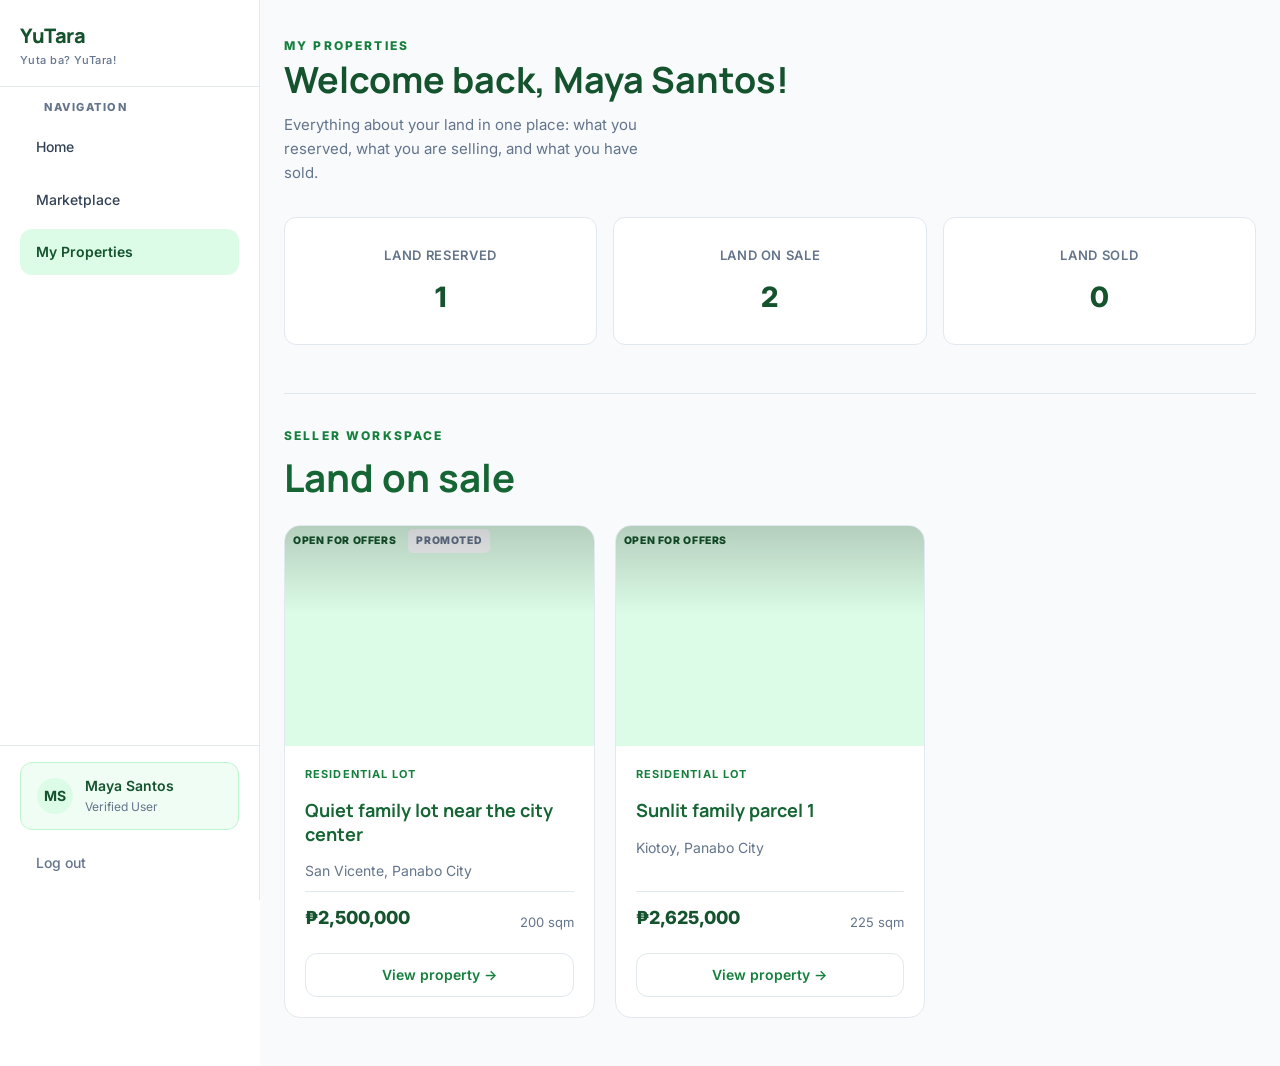
==== dashboard.html @ 3e117502 "Initial commit: YuTara Marketplace HTML & CSS clone" ====
<!DOCTYPE html>
<html lang="en" data-scroll-behavior="smooth">
<head>
  <meta charset="UTF-8" />
  <meta name="viewport" content="width=device-width, initial-scale=1, maximum-scale=5, viewport-fit=cover" />
  <meta name="theme-color" content="#14532d" />
  <title>YuTara | My Properties</title>
  <link rel="stylesheet" href="styles.css" />
</head>
<body>
  <div class="app-shell">
    <div class="sidebar-shell">

      <!-- Exact Sidebar Navigation (SidebarNav.tsx) -->
      <aside class="sidebar-holder">
        <div class="sidebar-content">
          <div class="sidebar-brand">
            <div class="brand-flex">
              <div>
                <div class="sidebar-brand-name">YuTara</div>
                <div class="sidebar-brand-slogan">Yuta ba? YuTara!</div>
              </div>
            </div>
          </div>

          <nav class="sidebar-nav" aria-label="Workspace Navigation">
            <div class="sidebar-group">
              <div class="sidebar-group-label">Navigation</div>
              <ul class="sidebar-group-list">
                <li>
                  <button class="sidebar-item" onclick="window.location.href='index.html'">
                    <span class="sidebar-item-label">Home</span>
                  </button>
                </li>
                <li>
                  <button class="sidebar-item" onclick="window.location.href='marketplace.html'">
                    <span class="sidebar-item-label">Marketplace</span>
                  </button>
                </li>
                <li>
                  <button class="sidebar-item sidebar-item-active" onclick="window.location.href='dashboard.html'">
                    <span class="sidebar-item-label">My Properties</span>
                  </button>
                </li>
              </ul>
            </div>
          </nav>

          <div class="sidebar-footer">
            <div class="sidebar-profile">
              <div class="sidebar-profile-avatar">
                <span class="sidebar-profile-initials">MS</span>
              </div>
              <div class="sidebar-profile-info">
                <div class="sidebar-profile-name">Maya Santos</div>
                <div class="sidebar-profile-role">Verified User</div>
              </div>
            </div>
            <button class="sidebar-logout" onclick="window.location.href='index.html'">
              Log out
            </button>
          </div>
        </div>
      </aside>

      <!-- Main Workspace Area (DashboardPage) -->
      <main class="app-main">
        <div class="container" style="padding-top: 2rem; padding-bottom: 3rem;">
          <div class="section-heading">
            <div>
              <div class="eyebrow">My Properties</div>
              <h1>Welcome back, Maya Santos!</h1>
              <p class="muted">
                Everything about your land in one place: what you reserved,
                what you are selling, and what you have sold.
              </p>
            </div>
          </div>

          <div class="stats">
            <div class="stat">
              <span>Land reserved</span>
              <strong>1</strong>
            </div>
            <div class="stat">
              <span>Land on sale</span>
              <strong>2</strong>
            </div>
            <div class="stat">
              <span>Land sold</span>
              <strong>0</strong>
            </div>
          </div>

          <section class="market-section" style="margin-top: 2.5rem;">
            <div class="market-section-heading">
              <div>
                <div class="eyebrow">Seller Workspace</div>
                <h2>Land on sale</h2>
              </div>
            </div>

            <div class="property-grid">
              <article class="property-card group fade-up">
                <div class="property-image" style="background-image: url('https://images.unsplash.com/photo-1500382017468-9049fed747ef?auto=format&fit=crop&w=1200&q=80'); background-position: center;">
                  <span class="badge badge-green">Open for Offers</span>
                  <span class="badge badge-gray">Promoted</span>
                </div>
                <div class="property-body">
                  <div class="property-type">Residential lot</div>
                  <h3 class="property-title">Quiet family lot near the city center</h3>
                  <div class="property-location">San Vicente, Panabo City</div>
                  <div class="property-meta" style="display:flex;justify-content:space-between;align-items:flex-end;">
                    <span class="price">₱2,500,000</span>
                    <span class="area">200 sqm</span>
                  </div>
                  <button class="btn btn-ghost card-action" onclick="window.location.href='property.html?id=1'">
                    View property →
                  </button>
                </div>
              </article>

              <article class="property-card group fade-up">
                <div class="property-image" style="background-image: url('https://images.unsplash.com/photo-1500382017468-9049fed747ef?auto=format&fit=crop&w=1200&q=80'); background-position: center;">
                  <span class="badge badge-green">Open for Offers</span>
                </div>
                <div class="property-body">
                  <div class="property-type">Residential lot</div>
                  <h3 class="property-title">Sunlit family parcel 1</h3>
                  <div class="property-location">Kiotoy, Panabo City</div>
                  <div class="property-meta" style="display:flex;justify-content:space-between;align-items:flex-end;">
                    <span class="price">₱2,625,000</span>
                    <span class="area">225 sqm</span>
                  </div>
                  <button class="btn btn-ghost card-action" onclick="window.location.href='property.html?id=21'">
                    View property →
                  </button>
                </div>
              </article>
            </div>
          </section>
        </div>
      </main>

    </div>
  </div>
  <script src="app.js"></script>
</body>
</html>
---- styles.css ----
﻿@import url("https://fonts.googleapis.com/css2?family=Inter:wght@300;400;500;600;700&family=Manrope:wght@500;600;700;800&display=swap");

:root {
  --background: #ffffff;
  --foreground: #14532d;
  --primary-green: #166534;
  --action-green: #15803d;
  --accent-green: #22c55e;
  --deep-green: #14532d;
  --soft-green: #dcfce7;
  --background-green: #f0fdf4;
  --white: #ffffff;
  --light-gray: #f8fafc;
  --heading-color: #14532d;
  --body-color: #334155;
  --muted-color: #64748b;
  --border-color: #e2e8f0;
  --green-border: #bbf7d0;
  --line: #e2e8f0;
  --gold: #e8c16c;
  --earth: #7e6840;
  --muted: #64748b;
  --slate: #64748b;
  --amber: #e8c16c;
  --danger: #b91c1c;
  --sans: "Inter", system-ui, -apple-system, "Helvetica Neue", Arial, sans-serif;
  --display: "Manrope", "Inter", system-ui, -apple-system, "Helvetica Neue", Arial,
    sans-serif;
  --radius: 12px;
  --radius-sm: 8px;
  --radius-lg: 16px;
  --shadow-sm: 0 1px 2px 0 rgb(0 0 0 / 0.05);
  --shadow: 0 4px 6px -1px rgb(0 0 0 / 0.06), 0 2px 4px -2px rgb(0 0 0 / 0.04);
  --shadow-md: 0 10px 15px -3px rgb(0 0 0 / 0.07), 0 4px 6px -4px rgb(0 0 0 / 0.06);
  --shadow-lg: 0 20px 25px -5px rgb(0 0 0 / 0.08), 0 8px 10px -6px rgb(0 0 0 / 0.05);
}


* {
  box-sizing: border-box;
}

html {
  scroll-behavior: smooth;
  font-size: 16px;
}

body {
  margin: 0;
  background: var(--background);
  color: var(--body-color);
  font-family: var(--sans);
  font-size: 1rem;
  line-height: 1.6;
  -webkit-font-smoothing: antialiased;
}

h1, h2, h3, h4, h5, h6 {
  font-family: var(--display);
  color: var(--heading-color);
  font-weight: 700;
  line-height: 1.2;
  margin: 0 0 0.75rem 0;
}

h1 { font-size: 2.25rem; }
h2 { font-size: 1.875rem; }
h3 { font-size: 1.5rem; }
h4 { font-size: 1.25rem; }

p {
  font-size: 0.9375rem;
  line-height: 1.6;
  margin: 0 0 1rem 0;
}

p, li, dd, dt, figcaption {
  font-family: var(--sans);
  color: var(--body-color);
}

button,
input,
select,
textarea {
  font: inherit;
}
button {
  cursor: pointer;
}
a {
  color: inherit;
  text-decoration: none;
}

/* ============================================================
   DESIGN SYSTEM â€“ BUTTONS
   ============================================================ */
.btn {
  display: inline-flex;
  align-items: center;
  justify-content: center;
  gap: 8px;
  min-height: 44px;
  padding: 0 20px;
  border-radius: var(--radius);
  border: 1px solid transparent;
  font-weight: 600;
  font-size: 0.9375rem;
  transition: all 0.2s ease;
  cursor: pointer;
  font-family: inherit;
}
.btn:disabled {
  opacity: 0.55;
  cursor: not-allowed;
  transform: none;
}
.btn-primary {
  background: var(--action-green);
  color: var(--white);
  border-color: var(--action-green);
}
.btn-primary:hover:not(:disabled) {
  background: var(--primary-green);
  border-color: var(--primary-green);
}
.btn-ghost {
  background: transparent;
  color: var(--heading-color);
  border-color: var(--border-color);
}
.btn-ghost:hover:not(:disabled) {
  background: var(--background-green);
  border-color: var(--green-border);
}
.btn-outline {
  background: transparent;
  color: var(--action-green);
  border-color: var(--action-green);
}
.btn-outline:hover:not(:disabled) {
  background: var(--action-green);
  color: var(--white);
}
.btn-sm {
  min-height: 36px;
  padding: 0 14px;
  font-size: 0.875rem;
}
.btn-icon {
  width: 44px;
  height: 44px;
  padding: 0;
  border-radius: var(--radius);
}

/* ============================================================
   DESIGN SYSTEM â€“ INPUTS & SELECTS
   ============================================================ */
.input {
  width: 100%;
  height: 44px;
  border: 1px solid var(--border-color);
  background: var(--white);
  border-radius: var(--radius);
  padding: 0 16px;
  font-size: 0.9375rem;
  color: var(--body-color);
  transition: border-color 0.2s ease, box-shadow 0.2s ease;
}
.input:focus {
  outline: none;
  border-color: var(--action-green);
  box-shadow: 0 0 0 3px rgb(34 197 94 / 0.1);
}
select.input {
  cursor: pointer;
}
.textarea {
  min-height: 120px;
  padding: 12px 16px;
  resize: vertical;
}
.label {
  display: block;
  font-size: 0.8125rem;
  font-weight: 600;
  color: var(--heading-color);
  margin-bottom: 6px;
  letter-spacing: 0.02em;
}
.form-field {
  margin-bottom: 1.5rem;
}

/* ============================================================
   DESIGN SYSTEM â€“ BADGES & STATUS
   ============================================================ */
.badge {
  display: inline-flex;
  align-items: center;
  gap: 6px;
  height: 24px;
  padding: 0 8px;
  border-radius: var(--radius-sm);
  font-size: 0.6875rem;
  font-weight: 700;
  letter-spacing: 0.05em;
  text-transform: uppercase;
  white-space: nowrap;
}
.badge-green {
  background: var(--soft-green);
  color: var(--deep-green);
}
.badge-amber {
  background: #fef3c7;
  color: #92400e;
}
.badge-red {
  background: #fee2e2;
  color: #991b1b;
}
.badge-gray {
  background: var(--light-gray);
  color: var(--muted-color);
}

/* ============================================================
   DESIGN SYSTEM â€“ CARDS
   ============================================================ */
.card {
  background: var(--white);
  border: 1px solid var(--border-color);
  border-radius: var(--radius-lg);
  overflow: hidden;
  transition: transform 0.2s ease, box-shadow 0.2s ease;
}
.card:hover {
  transform: translateY(-2px);
  box-shadow: var(--shadow-md);
}
.card > img {
  width: 100%;
  height: 100%;
  object-fit: cover;
  display: block;
}
.card-body {
  padding: 1.5rem;
}
.card-image {
  width: 100%;
  height: 200px;
  background-position: center;
  background-size: cover;
  overflow: hidden;
  border-radius: var(--radius-lg);
}

/* ============================================================
   DESIGN SYSTEM â€“ LAYOUT UTILITIES
   ============================================================ */
.app-shell {
  min-height: 100vh;
  background: var(--background);
  overflow-x: clip;
}
.container {
  width: min(1200px, calc(100% - 40px));
  margin: 0 auto;
}
.page {
  padding: 3rem 0;
}
.section {
  padding: 4rem 0;
}
.section-heading {
  display: flex;
  align-items: end;
  justify-content: space-between;
  gap: 1rem;
  margin-bottom: 2rem;
}
.section-heading h2 {
  font-size: 1.875rem;
  margin: 0;
}
.section-heading p {
  color: var(--muted-color);
  font-size: 0.9375rem;
  max-width: 400px;
  margin: 0;
}
.eyebrow {
  display: inline-flex;
  align-items: center;
  gap: 6px;
  font-size: 0.75rem;
  font-weight: 800;
  letter-spacing: 0.18em;
  text-transform: uppercase;
  color: var(--action-green);
  text-transform: uppercase;
}

/* ============================================================
   DESIGN SYSTEM â€“ LOADING & EMPTY STATES
   ============================================================ */
.empty-state {
  display: flex;
  flex-direction: column;
  align-items: center;
  justify-content: center;
  text-align: center;
  padding: 4rem 1.5rem;
}
.empty-state h3 {
  color: var(--heading-color);
  font-size: 1.25rem;
  margin: 1rem 0 0.5rem 0;
}
.empty-state p {
  color: var(--muted-color);
  font-size: 0.9375rem;
  max-width: 320px;
  margin: 0 auto 1.5rem auto;
}
.spinner {
  width: 34px;
  height: 34px;
  border-radius: 50%;
  border: 3px solid var(--border-color);
  border-top-color: var(--action-green);
  animation: spin 0.8s linear infinite;
}
@keyframes spin {
  to { transform: rotate(360deg); }
}
@keyframes fadeUp {
  from { opacity: 0; transform: translateY(12px); }
  to { opacity: 1; transform: none; }
}
.fade-up {
  animation: fadeUp 0.4s ease both;
}

/* ============================================================
   DESIGN SYSTEM â€“ SIDEBAR NAVIGATION (Spec Part 2)
   ============================================================ */
.sidebar-shell {
  display: block;
  min-height: 100vh;
  width: 100%;
}
.sidebar-holder {
  position: fixed;
  top: 0;
  left: 0;
  width: 260px;
  height: 100vh;
  background: var(--white);
  border-right: 1px solid var(--border-color);
  display: flex;
  flex-direction: column;
  z-index: 100;
  transition: transform 0.28s ease;
  overflow-y: auto;
  flex-shrink: 0;
}
.sidebar-holder .sidebar-content {
  display: flex;
  flex-direction: column;
  height: 100%;
}
.sidebar-brand {
  padding: 1.25rem 1.25rem 1rem 1.25rem;
  display: flex;
  flex-direction: column;
  gap: 0.5rem;
  border-bottom: 1px solid var(--border-color);
}
.brand-flex {
  display: flex;
  align-items: center;
  gap: 0.75rem;
}
.sidebar-logo-mark {
  width: 40px;
  height: 40px;
  display: grid;
  place-items: center;
  background: var(--soft-green);
  border-radius: var(--radius);
  overflow: hidden;
}
.sidebar-logo-mark img {
  width: 28px;
  height: 28px;
  object-fit: contain;
}
.sidebar-brand-name {
  font-family: var(--display);
  font-size: 1.25rem;
  font-weight: 800;
  color: var(--heading-color);
  letter-spacing: -0.02em;
}
.sidebar-brand-slogan {
  font-size: 0.6875rem;
  color: var(--muted-color);
  font-weight: 500;
  letter-spacing: 0.04em;
}
.sidebar-divider {
  height: 1px;
  background: var(--border-color);
  margin: 0.75rem 0;
}
.sidebar-nav {
  flex: 1;
  overflow-y: auto;
  padding: 0.5rem 0;
}
.sidebar-group {
  margin: 0 1rem;
}
.sidebar-group-label {
  font-size: 0.6875rem;
  font-weight: 800;
  letter-spacing: 0.14em;
  text-transform: uppercase;
  color: var(--muted-color);
  margin: 1rem 0 0.5rem 1.25rem;
  padding-left: 0.25rem;
}
.sidebar-group:first-child .sidebar-group-label {
  margin-top: 0.25rem;
}
.sidebar-group-list {
  list-style: none;
  margin: 0;
  padding: 0;
  display: flex;
  flex-direction: column;
  gap: 0.25rem;
}
.sidebar-item {
  display: flex;
  align-items: center;
  gap: 0.75rem;
  width: 100%;
  padding: 0.75rem 1.25rem;
  border: 0;
  background: transparent;
  color: var(--body-color);
  font-size: 0.875rem;
  font-weight: 500;
  border-radius: var(--radius);
  text-align: left;
  cursor: pointer;
  transition: all 0.15s ease;
}
.sidebar-item:hover {
  background: var(--background-green);
  color: var(--heading-color);
}
.sidebar-item svg {
  flex: 0 0 auto;
}
.sidebar-item-label {
  flex: 1;
  min-width: 0;
}
.sidebar-item-arrow {
  flex: 0 0 auto;
  color: var(--muted-color);
  font-size: 0.625rem;
}
.sidebar-item-active {
  background: var(--soft-green);
  color: var(--deep-green);
  font-weight: 600;
}
.sidebar-item-active svg {
  color: var(--action-green);
}
.sidebar-item-active .sidebar-item-arrow {
  color: var(--action-green);
}
.sidebar-footer {
  margin-top: auto;
  padding: 1rem 1.25rem;
  border-top: 1px solid var(--border-color);
  display: flex;
  flex-direction: column;
  gap: 0.75rem;
}
.sidebar-profile {
  display: flex;
  align-items: center;
  gap: 0.75rem;
  padding: 0.75rem 1rem;
  background: var(--background-green);
  border: 1px solid var(--green-border);
  border-radius: var(--radius);
}
.sidebar-profile-avatar {
  width: 36px;
  height: 36px;
  border-radius: 50%;
  background: var(--soft-green);
  color: var(--deep-green);
  display: grid;
  place-items: center;
  font-weight: 700;
  font-size: 0.875rem;
  flex: 0 0 auto;
}
.sidebar-profile-initials {
  line-height: 1;
}
.sidebar-profile-info {
  flex: 1;
  min-width: 0;
}
.sidebar-profile-name {
  font-size: 0.875rem;
  font-weight: 600;
  color: var(--heading-color);
  white-space: nowrap;
  overflow: hidden;
  text-overflow: ellipsis;
}
.sidebar-profile-role {
  font-size: 0.75rem;
  color: var(--muted-color);
  white-space: nowrap;
  overflow: hidden;
  text-overflow: ellipsis;
}
.sidebar-profile-menu {
  width: 32px;
  height: 32px;
  border: 0;
  background: var(--white);
  border-radius: 50%;
  color: var(--muted-color);
  cursor: pointer;
  display: grid;
  place-items: center;
  flex: 0 0 auto;
}
.sidebar-profile-menu:hover {
  background: var(--background-green);
  color: var(--heading-color);
}
.sidebar-logout {
  display: flex;
  align-items: center;
  gap: 0.75rem;
  width: 100%;
  padding: 0.625rem 1rem;
  border: 0;
  background: transparent;
  color: var(--muted-color);
  font-size: 0.875rem;
  font-weight: 500;
  border-radius: var(--radius);
  cursor: pointer;
  transition: all 0.15s ease;
}
.sidebar-logout:hover {
  background: #fef2f2;
  color: var(--danger);
}

/* Mobile drawer */
.sidebar-backdrop {
  position: fixed;
  inset: 0;
  background: rgba(15, 23, 42, 0.35);
  z-index: 200;
  backdrop-filter: blur(2px);
}
.sidebar-drawer {
  position: fixed;
  top: 0;
  left: 0;
  width: min(280px, 80vw);
  height: 100vh;
  background: var(--white);
  border-right: 1px solid var(--border-color);
  z-index: 210;
  transform: translatex(-100%);
  animation: slideIn 0.28s ease forwards;
  display: flex;
  flex-direction: column;
  overflow-y: auto;
}
@keyframes slideIn {
  from { transform: translatex(-100%); }
  to { transform: translatex(0); }
}
.sidebar-drawer-header {
  display: flex;
  align-items: center;
  justify-content: space-between;
  padding: 1rem 1.25rem;
  border-bottom: 1px solid var(--border-color);
}
.sidebar-drawer-close {
  border: 0;
  background: transparent;
  color: var(--body-color);
  cursor: pointer;
  padding: 0.25rem;
  border-radius: var(--radius-sm);
}
.sidebar-drawer-close:hover {
  background: var(--background-green);
}
.sidebar-drawer-nav {
  flex: 1;
  padding: 1rem 0;
  overflow-y: auto;
}
.sidebar-drawer-group {
  padding: 0 1.25rem;
}
.sidebar-drawer-group-label {
  font-size: 0.6875rem;
  font-weight: 800;
  letter-spacing: 0.14em;
  text-transform: uppercase;
  color: var(--muted-color);
  margin: 1rem 0 0.5rem 0;
}
.sidebar-drawer-group:first-child .sidebar-drawer-group-label {
  margin-top: 0.25rem;
}
.sidebar-drawer-group-list {
  list-style: none;
  margin: 0;
  padding: 0;
  display: flex;
  flex-direction: column;
  gap: 0.25rem;
}
.sidebar-drawer-item {
  display: flex;
  align-items: center;
  gap: 0.75rem;
  width: 100%;
  padding: 0.75rem 1rem;
  border: 0;
  background: transparent;
  color: var(--body-color);
  font-size: 0.9375rem;
  font-weight: 500;
  border-radius: var(--radius);
  text-align: left;
  cursor: pointer;
  transition: all 0.15s ease;
}
.sidebar-drawer-item:hover {
  background: var(--background-green);
  color: var(--heading-color);
}
.sidebar-drawer-footer {
  padding: 1rem 1.25rem;
  border-top: 1px solid var(--border-color);
}
.sidebar-drawer-logout {
  display: flex;
  align-items: center;
  gap: 0.75rem;
  width: 100%;
  padding: 0.625rem 1rem;
  border: 0;
  background: transparent;
  color: var(--muted-color);
  font-size: 0.9375rem;
  font-weight: 500;
  border-radius: var(--radius);
  cursor: pointer;
  transition: all 0.15s ease;
}
.sidebar-drawer-logout:hover {
  background: #fef2f2;
  color: var(--danger);
}

/* Main content area next to sidebar */
.app-main {
  margin-left: 260px;
  min-height: 100vh;
  width: calc(100% - 260px);
  min-width: 0;
  background: var(--light-gray);
}
.app-main > .container {
  padding-left: 1.5rem;
  padding-right: 1.5rem;
  width: 100%;
  max-width: 1400px;
}
.profile-settings-grid {
  display: grid;
  grid-template-columns: 280px minmax(0, 1fr);
  align-items: start;
  gap: 2rem;
}
.settings-nav,
.settings-content {
  min-width: 0;
  background: var(--white);
  border: 1px solid var(--border-color);
  border-radius: var(--radius-lg);
}
.settings-nav {
  padding: 1rem;
}
.settings-section h2 {
  margin: 0 0 0.75rem;
  color: var(--heading-color);
  font-size: 1rem;
}
.settings-item {
  display: flex;
  align-items: center;
  gap: 0.75rem;
  width: 100%;
  padding: 0.75rem;
  border: 0;
  border-radius: var(--radius);
  background: transparent;
  color: var(--body-color);
  font: inherit;
  text-align: left;
  cursor: pointer;
}
.settings-item:hover,
.settings-item.active {
  background: var(--background-green);
  color: var(--deep-green);
}
.settings-content {
  padding: 1.5rem;
}
.settings-form .form-section + .form-section {
  margin-top: 1.5rem;
  padding-top: 1.5rem;
  border-top: 1px solid var(--border-color);
}
@media (max-width: 900px) {
  .profile-settings-grid {
    grid-template-columns: 220px minmax(0, 1fr);
    gap: 1.25rem;
  }
}
@media (max-width: 640px) {
  .profile-settings-grid {
    grid-template-columns: 1fr;
  }
  .settings-content {
    padding: 1rem;
  }
}

/* Dashboard layout consistency */
.dashboard-page-container {
  padding: 2rem 1.5rem;
  max-width: 1200px;
  margin: 0 auto;
}

/* Sidebar nav padding */
.sidebar-group {
  margin: 0 1.25rem;
}
.sidebar-item {
  padding: 0.75rem 1rem;
  font-size: 0.875rem;
}
.sidebar-group-list {
  gap: 0.375rem;
}

/* Stats - three main metrics */
.stats {
  display: grid;
  grid-template-columns: repeat(3, 1fr);
  gap: 1rem;
  margin-bottom: 3rem;
}
.stat {
  background: var(--white);
  border: 1px solid var(--border-color);
  border-radius: var(--radius);
  padding: 1.5rem;
  text-align: center;
  transition: box-shadow 0.2s ease;
}
.stat:hover {
  box-shadow: var(--shadow-md);
}

/* Dashboard section spacing */
.dashboard-section {
  margin-bottom: 3rem;
}
.dashboard-section:last-child {
  margin-bottom: 0;
}
.stat:hover {
  box-shadow: var(--shadow-sm);
}
.stat span {
  color: var(--muted-color);
  font-size: 0.8125rem;
  font-weight: 600;
  text-transform: uppercase;
  letter-spacing: 0.05em;
}
.stat strong {
  color: var(--heading-color);
  display: block;
  font-size: 1.75rem;
  font-weight: 800;
  margin-top: 0.5rem;
}

/* Responsive: tablet */
@media (max-width: 1024px) {
  .sidebar-holder {
    width: 240px;
  }
  .app-main {
    margin-left: 240px;
    width: calc(100% - 240px);
  }
  .app-header {
    margin-left: 240px;
    width: calc(100% - 240px);
  }
}

/* Responsive: mobile */
@media (max-width: 768px) {
  .sidebar-holder {
    position: fixed;
    transform: translatex(-100%);
    z-index: 210;
  }
  .sidebar-holder.open {
    transform: translatex(0);
  }
  .app-main {
    margin-left: 0;
    width: 100%;
  }
  .app-header {
    margin-left: 0;
    width: 100%;
  }
}
.demo-notice {
  position: relative;
  z-index: 40;
  display: flex;
  justify-content: center;
  gap: 8px;
  padding: 8px 20px;
  background: #fff4d8;
  border-bottom: 1px solid #ead29d;
  color: #594516;
  font-size: 0.78rem;
  line-height: 1.35;
  text-align: center;
}
.demo-notice strong {
  font-weight: 800;
  text-transform: uppercase;
  letter-spacing: 0.08em;
}

.display {
  font-family: Georgia, "Times New Roman", serif;
  letter-spacing: -0.045em;
}
.muted {
  color: var(--muted);
}
.topbar {
  height: 76px;
  display: flex;
  align-items: center;
  border-top: 3px solid var(--primary-green);
  border-bottom: 1px solid rgba(223, 229, 221, 0.8);
  background: rgba(255, 255, 255, 0.96);
  position: sticky;
  top: 0;
  z-index: 20;
  backdrop-filter: blur(16px);
  transition: transform 0.28s ease;
  padding-top: env(safe-area-inset-top, 0px);
}
.topbar-hidden {
  transform: translateY(-101%);
}
.topbar-dark {
  background: var(--primary-green);
  border-top: 3px solid var(--primary-green);
  border-bottom: 1px solid rgba(215, 156, 67, 0.3);
  color: white;
}
.topbar-dark .nav-links button {
  color: rgba(255, 255, 255, 0.9);
}
.topbar-dark .nav-links button:hover,
.topbar-dark .nav-links .active {
  color: white;
  background: rgba(215, 156, 67, 0.15);
}
.topbar-dark .icon-button {
  border-color: rgba(215, 156, 67, 0.4);
  background: rgba(215, 156, 67, 0.1);
  color: white;
}
.topbar-dark .button-ghost {
  border-color: rgba(215, 156, 67, 0.5);
  color: white;
}
.topbar-dark .button-ghost:hover {
  background: rgba(215, 156, 67, 0.15);
  color: white;
}
.topbar-dark .button-primary {
  background: var(--gold);
  color: #2a271c;
}
.topbar-dark .button-primary:hover {
  background: #e8c16c;
}
.topbar-dark .mobile-nav {
  background: var(--primary-green);
  border-bottom-color: rgba(215, 156, 67, 0.3);
}
.topbar-dark .mobile-nav a,
.topbar-dark .mobile-nav button {
  color: white;
}
.topbar-dark .mobile-nav a:hover,
.topbar-dark .mobile-nav button:hover {
  background: rgba(215, 156, 67, 0.15);
}

.topbar-transparent {
  background: rgba(18, 61, 50, 0.08);
  border-top: none;
  border-bottom: none;
  color: white;
  backdrop-filter: blur(4px);
  -webkit-backdrop-filter: blur(4px);
  position: absolute;
  top: 0;
  left: 0;
  right: 0;
  z-index: 30;
}
.topbar-transparent .nav-links button {
  color: white;
  text-shadow: 0 1px 3px rgba(0, 0, 0, 0.6);
}
.topbar-transparent .nav-links button:hover,
.topbar-transparent .nav-links .active {
  color: white;
  background: rgba(215, 156, 67, 0.15);
}
.topbar-transparent .icon-button {
  border-color: rgba(255, 255, 255, 0.35);
  background: rgba(255, 255, 255, 0.05);
  color: white;
}
.topbar-transparent .button-ghost {
  border-color: rgba(255, 255, 255, 0.35);
  color: white;
}
.topbar-transparent .button-ghost:hover {
  background: rgba(255, 255, 255, 0.1);
  color: white;
}
.topbar-transparent .mobile-nav {
  background: rgba(18, 61, 50, 0.9);
  border-bottom: none;
}
.topbar-transparent .mobile-nav a,
.topbar-transparent .mobile-nav button {
  color: white;
}
.topbar-transparent .mobile-nav a:hover,
.topbar-transparent .mobile-nav button:hover {
  background: rgba(255, 255, 255, 0.05);
}
.nav {
  display: flex;
  align-items: center;
  justify-content: space-between;
  gap: 24px;
}
.brand {
  display: flex;
  align-items: center;
  color: var(--primary-green);
}
.brand-logo {
  display: block;
  width: 132px;
  height: auto;
}
.brand-logo-large {
  display: block;
  width: 170px;
  height: auto;
}
.brand-mark {
  width: 32px;
  height: 32px;
  display: grid;
  place-items: center;
  border-radius: 10px;
  background: var(--primary-green);
  color: #f4cf87;
  font-family: Georgia, serif;
  font-size: 1.25rem;
}
.nav-links {
  display: flex;
  align-items: center;
  gap: 27px;
  margin-inline: auto;
}
.nav-links button {
  color: #526057;
  font-size: 0.92rem;
  background: none;
  border: 0;
  padding: 8px 0;
}
.nav-links button:hover,
.nav-links .active {
  color: white;
  background: var(--primary-green);
  font-weight: 700;
  padding-inline: 11px;
}
.public-site-links {
  display: flex;
  align-items: center;
  justify-content: center;
  flex: 1;
  gap: clamp(0.65rem, 1.5vw, 1.5rem);
  min-width: 0;
}
.public-site-links a {
  color: var(--body-color);
  font-size: 0.875rem;
  font-weight: 600;
  white-space: nowrap;
  text-decoration: none;
}
.public-site-links a:hover {
  color: var(--action-green);
}
.about-content-grid,
.contact-grid {
  display: grid;
  grid-template-columns: repeat(2, minmax(0, 1fr));
  gap: 3rem;
  margin-top: 2rem;
}
.about-content-grid {
  margin-top: 3rem;
}
.services-grid {
  display: grid;
  grid-template-columns: repeat(3, minmax(0, 1fr));
  gap: 1.5rem;
  margin-top: 2rem;
}
.nav-actions {
  position: relative;
  display: flex;
  align-items: center;
  gap: 10px;
}
.icon-button,
.menu-button {
  border: 1px solid var(--line);
  background: white;
  color: var(--primary-green);
  border-radius: 50%;
  width: 39px;
  height: 39px;
  display: grid;
  place-items: center;
}
.menu-button {
  display: none;
  border-radius: 10px;
}
.nav-toggle {
  display: none;
  border-radius: 10px;
}
.nav-auth {
  display: inline-flex;
  align-items: center;
  gap: 10px;
}
.mobile-nav {
  display: none;
  position: absolute;
  top: 100%;
  left: 0;
  right: 0;
  z-index: 25;
  padding: 8px 16px 16px;
  background: white;
  border-bottom: 1px solid var(--line);
  box-shadow: 0 20px 34px rgba(25, 51, 39, 0.14);
}
.mobile-nav a,
.mobile-nav button {
  display: block;
  width: 100%;
  text-align: left;
  padding: 13px 12px;
  border: 0;
  border-radius: 8px;
  background: none;
  color: var(--primary-green);
  font-size: 0.98rem;
  font-weight: 700;
}
.mobile-nav a:hover,
.mobile-nav button:hover {
  background: var(--soft-green);
}
[data-theme="dark"] .mobile-nav {
  background: #14201b;
}
.account-trigger {
  display: grid;
}
.account-menu {
  position: absolute;
  z-index: 30;
  top: calc(100% + 12px);
  right: 0;
  width: 180px;
  padding: 8px;
  border: 1px solid var(--line);
  background: white;
  box-shadow: 0 16px 35px rgba(25, 51, 39, 0.13);
}
.account-menu button {
  display: block;
  width: 100%;
  padding: 10px 11px;
  border: 0;
  background: transparent;
  color: var(--primary-green);
  text-align: left;
  font-size: 0.82rem;
}
.account-menu button:hover {
  background: var(--soft-green);
}
.account-menu hr {
  border: 0;
  border-top: 1px solid var(--line);
  margin: 5px 0;
}
.button {
  display: inline-flex;
  align-items: center;
  justify-content: center;
  gap: 8px;
  min-height: 42px;
  padding: 0 17px;
  border-radius: 10px;
  border: 1px solid transparent;
  font-weight: 750;
  font-size: 0.88rem;
  transition:
    transform 0.2s,
    background 0.2s,
    border 0.2s;
}
.button:hover {
  transform: translateY(-2px);
}
.button-primary {
  background: var(--action-green);
  color: white;
}
.button-primary:hover {
  background: var(--primary-green);
}
.button-ghost {
  background: transparent;
  color: var(--primary-green);
  border-color: var(--line);
}
.button-ghost:hover {
  background: white;
}
.button-gold {
  background: #edbd68;
  color: #2a271c;
}

.hero {
  min-height: 588px;
  padding: 74px 0 96px;
  position: relative;
  background:
    linear-gradient(
      110deg,
      #f7f8f3 0%,
      #f7f8f3 45%,
      rgba(247, 248, 243, 0.35) 100%
    ),
    url("https://images.unsplash.com/photo-1500382017468-9049fed747ef?auto=format&fit=crop&w=1800&q=85")
      center/cover;
}
.hero:after {
  content: "";
  position: absolute;
  inset: auto 0 0;
  height: 90px;
  background: linear-gradient(transparent, var(--background));
  pointer-events: none;
}
.hero-dark {
  min-height: 100vh;
  height: 100vh;
  padding: 120px 40px 60px 40px;
  position: relative;
  background:
    linear-gradient(
      180deg,
      rgba(18, 61, 50, 0.3) 0%,
      rgba(18, 61, 50, 0.2) 40%,
      rgba(18, 61, 50, 0.35) 100%
    ),
    url("https://images.unsplash.com/photo-1500382017468-9049fed747ef?auto=format&fit=crop&w=1800&q=85")
      center/cover fixed;
  display: block;
}
.hero-dark:after {
  display: none;
}
.hero-dark .hero-content {
  position: relative;
  z-index: 1;
  max-width: 560px;
  width: 100%;
  text-align: left !important;
  padding-left: 0;
}
.hero-dark .hero-content > * {
  text-align: left !important;
  margin-left: 0 !important;
}
.hero-dark .eyebrow {
  color: #e8c16c;
  text-transform: uppercase;
  letter-spacing: 0.15em;
  font-size: 0.82rem;
  margin-bottom: 12px;
}
.hero-dark h1,
.hero-dark h1 em {
  color: white;
  font-size: clamp(3.5rem, 8vw, 6rem);
  line-height: 1;
  margin: 0 0 16px 0;
}
.hero-dark h1 em {
  color: #d79c43;
  font-style: italic;
}
.hero-dark .hero-subhead {
  color: rgba(255, 255, 255, 0.9);
  font-size: clamp(0.95rem, 1.2vw, 1.1rem);
  line-height: 1.6;
  max-width: 480px;
  margin: 0 0 28px 0;
}
.hero-dark .hero-actions {
  justify-content: flex-start !important;
  margin-top: 0;
}
.hero-dark .hero-actions .button-primary {
  background: var(--gold);
  color: #2a271c;
  padding: 12px 24px;
  font-weight: 700;
}
.hero-dark .hero-actions .button-primary:hover {
  background: #e8c16c;
}
.hero-dark .seal {
  background: white;
  color: var(--primary-green);
}
.hero-dark .hero-note span {
  color: white;
}
.hero-content {
  position: relative;
  z-index: 1;
  max-width: 570px;
}
.hero h1,
.market-header h1,
.workspace h1,
.detail-copy h1 {
  color: var(--primary-green);
}
.hero h1 {
  font-size: clamp(3.7rem, 7vw, 6.7rem);
  line-height: 0.9;
  margin: 19px 0 25px;
}
.display em {
  color: #e8c16c;
}
.hero p {
  max-width: 465px;
  color: #526057;
  font-size: 1.08rem;
  line-height: 1.7;
}
.hero-actions {
  display: flex;
  gap: 11px;
  margin-top: 31px;
}
.hero-note {
  display: flex;
  align-items: center;
  gap: 11px;
  margin-top: 37px;
  color: #607069;
  font-size: 0.82rem;
}
.hero-note strong {
  color: var(--primary-green);
}
.seal {
  width: 33px;
  height: 33px;
  display: grid;
  place-items: center;
  background: var(--soft-green);
  color: var(--primary-green);
  border-radius: 50%;
}

.section-heading h2 {
  margin: 8px 0 0;
  color: var(--primary-green);
  font-size: clamp(2rem, 4vw, 3.4rem);
  line-height: 1;
}
.section-heading p {
  max-width: 360px;
  color: var(--muted);
  line-height: 1.6;
}
.trust-grid {
  display: grid;
  grid-template-columns: repeat(4, 1fr);
  gap: 12px;
}
.trust-card {
  padding: 25px;
  border: 1px solid var(--line);
  background: rgba(255, 255, 255, 0.45);
  min-height: 205px;
}
.trust-icon {
  color: var(--gold);
  margin-bottom: 39px;
}
.trust-card h3 {
  color: var(--primary-green);
  margin: 0 0 8px;
  font-size: 1.02rem;
}
.trust-card p {
  color: var(--muted);
  font-size: 0.85rem;
  line-height: 1.6;
  margin: 0;
}
.soft-band {
  background: var(--light-gray);
}
.property-grid {
  display: grid;
  grid-template-columns: repeat(3, 1fr);
  gap: 18px;
}
.property-card {
  border: 1px solid var(--line);
  background: var(--white);
  overflow: hidden;
  border-radius: 12px;
  transition:
    transform 0.2s,
    box-shadow 0.2s;
}
.property-card:hover {
  transform: translateY(-4px);
  box-shadow: 0 20px 40px rgba(15, 23, 42, 0.08);
}
.property-image {
  height: 205px;
  aspect-ratio: 4 / 3;
  position: relative;
  background-position: center;
  background-size: cover;
  overflow: hidden;
}
.property-image:after {
  content: "";
  position: absolute;
  inset: 0;
  background: linear-gradient(180deg, rgba(0, 0, 0, 0.18), transparent 40%);
}
.property-card:hover .property-image {
  transform: scale(1.04);
  transition: transform 0.4s ease;
}
.price-per-sqm {
  color: var(--earth);
  font-size: 0.78rem;
  font-weight: 700;
}
.property-road-access {
  display: flex;
  align-items: center;
  gap: 6px;
  margin-top: 6px;
  color: var(--muted);
  font-size: 0.72rem;
}
.badge-row {
  position: absolute;
  z-index: 1;
  top: 13px;
  left: 13px;
  display: flex;
  gap: 7px;
}
.badge {
  display: inline-flex;
  align-items: center;
  gap: 5px;
  padding: 5px 8px;
  font-size: 0.65rem;
  font-weight: 850;
  letter-spacing: 0.06em;
  text-transform: uppercase;
  border-radius: 5px;
}
.badge-verified {
  color: #234b38;
  background: #dff3e2;
}
.badge-promoted {
  background: #f3cf8f;
  color: #66501e;
}
.badge-status {
  background: rgba(255, 255, 255, 0.92);
  color: var(--primary-green);
}
.badge-status.open_for_offers,
.status.open_for_offers {
  background: #dff3e2;
  color: #276344;
}
.badge-status.closed,
.status.closed {
  background: #e7e9e6;
  color: #68726c;
}
.badge-status.sold,
.status.sold {
  background: #dceaf1;
  color: #356274;
}
.badge-status.terminated,
.status.terminated {
  background: #ffe1d9;
  color: #9a432d;
}
.listing-status {
  margin-top: 5px;
}
.save-float {
  position: absolute;
  z-index: 1;
  right: 13px;
  top: 13px;
  background: white;
  color: var(--primary-green);
  border: 0;
  border-radius: 50%;
  width: 34px;
  height: 34px;
  display: grid;
  place-items: center;
}
.property-body {
  padding: 18px;
}
.property-type {
  color: var(--gold);
  font-size: 0.69rem;
  font-weight: 850;
  letter-spacing: 0.11em;
  text-transform: uppercase;
}
.property-body h3 {
  color: var(--primary-green);
  margin: 8px 0 6px;
  font-size: 1.13rem;
}
.property-location {
  display: flex;
  align-items: center;
  gap: 5px;
  color: var(--muted);
  font-size: 0.82rem;
}
.property-meta {
  display: flex;
  justify-content: space-between;
  align-items: end;
  margin-top: 18px;
  padding-top: 14px;
  border-top: 1px solid #edf0ec;
}
.price {
  color: var(--primary-green);
  font-weight: 900;
  font-size: 1.05rem;
}
.area {
  color: var(--muted);
  font-size: 0.78rem;
}
.card-action {
  width: 100%;
  margin-top: 15px;
}

.marketplace {
  padding: 42px 20px 90px;
}
.market-header {
  display: flex;
  align-items: end;
  justify-content: space-between;
  gap: 20px;
  margin: 28px 0;
}
.market-header h1 {
  font-size: clamp(2.2rem, 5vw, 4.2rem);
  line-height: 0.95;
  margin: 0;
}
.search-box {
  display: flex;
  align-items: center;
  gap: 10px;
  background: white;
  border: 1px solid var(--line);
  padding: 0 14px;
  min-width: min(410px, 100%);
  height: 48px;
}
.search-box input {
  border: 0;
  outline: 0;
  width: 100%;
  color: var(--primary-green);
}
.market-layout {
  display: grid;
  grid-template-columns: 235px 1fr;
  gap: 30px;
}
.filter-panel {
  border-top: 2px solid var(--primary-green);
  padding-top: 17px;
  position: sticky;
  top: 96px;
  align-self: start;
}
.filter-panel h3 {
  color: var(--primary-green);
  margin: 0 0 19px;
}
.filter-group {
  padding: 18px 0;
  border-bottom: 1px solid var(--line);
}
.filter-group label {
  display: block;
  color: #5e6d63;
  font-size: 0.78rem;
  margin-bottom: 9px;
}
.filter-group input,
.filter-group select,
.form-input {
  width: 100%;
  border: 1px solid var(--line);
  background: white;
  padding: 10px 11px;
  outline: 0;
  color: var(--primary-green);
}
.filter-group input:focus,
.filter-group select:focus,
.form-input:focus {
  border-color: var(--gold);
  box-shadow: 0 0 0 3px rgba(215, 156, 67, 0.14);
}
.range-row {
  display: grid;
  grid-template-columns: 1fr 1fr;
  gap: 7px;
}
.check-label {
  display: flex !important;
  align-items: center;
  gap: 8px;
  margin: 0 !important;
}
.results-top {
  display: flex;
  align-items: center;
  justify-content: space-between;
  margin-bottom: 17px;
}
.results-top select {
  border: 0;
  background: transparent;
  color: var(--primary-green);
  font-weight: 700;
  padding: 7px;
}
.mobile-filter {
  display: none;
}

.map-page {
  padding: 48px 20px 90px;
}
.map-heading,
.dashboard-heading {
  display: flex;
  align-items: end;
  justify-content: space-between;
  gap: 24px;
  margin-bottom: 30px;
}
.map-heading h1 {
  max-width: 650px;
  margin: 12px 0 10px;
  color: var(--primary-green);
  font-size: clamp(2.5rem, 5vw, 4.8rem);
  line-height: .94;
}
.map-layout {
  display: grid;
  grid-template-columns: minmax(0, 1fr) 335px;
  gap: 18px;
  align-items: start;
}
.map-canvas {
  height: 520px;
  min-height: 520px;
  position: relative;
  overflow: hidden;
  border: 1px solid #cbd8cb;
  background:
    linear-gradient(28deg, transparent 45%, rgba(255,255,255,.7) 46%, rgba(255,255,255,.7) 49%, transparent 50%),
    linear-gradient(150deg, transparent 48%, rgba(255,255,255,.75) 49%, rgba(255,255,255,.75) 52%, transparent 53%),
    #dce9d8;
  background-size: 220px 180px, 260px 210px, auto;
}
.map-watermark {
  position: absolute;
  top: 22px;
  left: 24px;
  color: #66836f;
  font-size: .68rem;
  font-weight: 800;
  letter-spacing: .14em;
}
.map-road {
  position: absolute;
  height: 14px;
  background: #f8f2df;
  border: 2px solid #d4c9aa;
  transform: rotate(-24deg);
}
.road-one { width: 120%; top: 45%; left: -8%; }
.road-two { width: 95%; top: 68%; left: 10%; transform: rotate(17deg); }
.map-marker {
  position: absolute;
  z-index: 2;
  display: flex;
  align-items: center;
  gap: 4px;
  min-height: 40px;
  padding: 7px 9px;
  border: 2px solid white;
  border-radius: 20px;
  background: var(--primary-green);
  color: white;
  box-shadow: 0 5px 14px rgba(18,61,50,.22);
  transform: translate(-50%, -50%);
  font-size: .68rem;
  font-weight: 800;
}
.map-marker.selected { background: var(--gold); color: #2a271c; }
.map-marker span { white-space: nowrap; }
.map-marker.map-cluster { background: #315a46; }
.map-marker.map-cluster.selected { background: var(--gold); }
.map-disclaimer {
  position: absolute;
  right: 16px;
  bottom: 14px;
  max-width: 300px;
  margin: 0;
  padding: 9px 11px;
  background: rgba(255,255,255,.9);
  color: var(--muted);
  font-size: .68rem;
  line-height: 1.45;
}
.map-preview {
  align-self: start;
  padding: 18px;
  border: 1px solid var(--line);
  background: white;
}
.map-nearby-listings {
  display: grid;
  gap: 6px;
  margin-top: 14px;
  padding: 12px;
  border: 1px solid var(--line);
  background: #f7f9f5;
}
.map-nearby-listings strong {
  color: var(--primary-green);
  font-size: .78rem;
}
.map-nearby-listings button {
  padding: 6px 0;
  border: 0;
  background: transparent;
  color: var(--foreground);
  cursor: pointer;
  font-size: .75rem;
  text-align: left;
}
.map-nearby-listings button[aria-pressed="true"] {
  color: var(--primary-green);
  font-weight: 800;
}
.map-preview-image,
.reservation-image {
  height: 150px;
  margin: 12px 0 14px;
  background-position: center;
  background-size: cover;
}
.map-preview h2 { color: var(--primary-green); font-size: 1.3rem; margin: 12px 0 6px; }
.map-preview-price { display: block; margin-top: 18px; color: var(--primary-green); font-size: 1.25rem; }
.map-preview-actions, .detail-actions { display: flex; flex-wrap: wrap; gap: 8px; margin-top: 19px; }
.map-list { margin-top: 65px; }
.map-reference {
  margin-top: 12px;
  padding: 16px;
  border: 1px solid var(--line);
  background: white;
  color: var(--primary-green);
}
.map-reference p, .map-reference small { display: block; margin: 8px 0 0; color: var(--muted); }
.map-reference small { font-size: .72rem; line-height: 1.5; }
.reservation-shell { max-width: 1050px; }
.reservation-shell h1 { margin: 16px 0 8px; }
.reservation-grid { display: grid; grid-template-columns: 1.05fr .95fr; gap: 18px; margin-top: 28px; }
.reservation-card { overflow: hidden; }
.reservation-card .property-body { padding: 26px; }
.reservation-card h2 { color: var(--primary-green); margin: 15px 0 7px; }
.reservation-card .detail-price { display: block; }
.form-label { display: block; margin-top: 20px; color: var(--primary-green); font-size: .78rem; font-weight: 750; }
.full-button { width: 100%; margin-top: 20px; }
.reservation-error { margin-top: 30px; }
.confirmation-panel { max-width: 620px; margin: 35px auto; padding: 35px; text-align: center; background: white; border: 1px solid var(--line); }
.confirmation-panel .seal { margin: 0 auto 18px; }
.confirmation-panel h2 { color: var(--primary-green); margin: 14px 0 8px; }
.confirmation-panel .review-panel { margin: 25px 0; text-align: left; }
.dashboard-heading h2 { margin: 8px 0 0; color: var(--primary-green); font-size: clamp(1.8rem, 3vw, 2.8rem); }
.dashboard-grid { display: grid; grid-template-columns: repeat(2, 1fr); gap: 18px; }
.asset-card { overflow: hidden; border: 1px solid var(--line); background: white; }
.asset-image { height: 190px; background-position: center; background-size: cover; }
.asset-card h3 { color: var(--primary-green); margin: 12px 0 6px; }
.asset-documents { display: grid; gap: 6px; margin: 18px 0; padding: 13px; background: var(--soft-green); color: var(--primary-green); font-size: .8rem; }
.asset-documents strong { display: flex; gap: 6px; align-items: center; }
.asset-documents span { color: var(--muted); font-size: .72rem; }
.empty-dashboard { padding: 55px 25px; text-align: center; }
.empty-dashboard h3 { color: var(--primary-green); margin: 13px 0 7px; }
.dashboard-note { margin-top: 22px; }
.dashboard-note h3 { display: flex; align-items: center; gap: 7px; color: var(--primary-green); }

.detail-view {
  padding: 52px 20px 90px;
}
.back-button {
  color: var(--muted);
  border: 0;
  background: none;
  padding: 0;
  display: inline-flex;
  gap: 7px;
  align-items: center;
}
.detail-grid {
  display: grid;
  grid-template-columns: 1.1fr 0.9fr;
  gap: 52px;
  margin-top: 29px;
}
.detail-image {
  height: 510px;
  background-size: cover;
  background-position: center;
}
.detail-copy h1 {
  font-size: clamp(2.4rem, 5vw, 4.6rem);
  line-height: 0.93;
  margin: 19px 0;
}
.detail-price {
  color: var(--primary-green);
  font-size: 1.65rem;
  font-weight: 900;
  margin: 23px 0 6px;
}
.detail-specs {
  display: grid;
  grid-template-columns: repeat(3, 1fr);
  gap: 1px;
  background: var(--line);
  margin: 29px 0;
  border: 1px solid var(--line);
}
.spec {
  background: var(--background);
  padding: 14px;
}
.spec span {
  display: block;
  color: var(--muted);
  font-size: 0.71rem;
  margin-bottom: 5px;
}
.spec strong {
  color: var(--primary-green);
  font-size: 0.87rem;
}
.detail-copy p {
  color: var(--muted);
  line-height: 1.7;
}
.verification-box {
  margin-top: 30px;
  border-left: 3px solid #43865f;
  padding: 20px 21px;
  background: #ebf4ea;
}
.verification-box h3 {
  margin: 0 0 12px;
  color: var(--primary-green);
}
.verification-box ul {
  list-style: none;
  padding: 0;
  margin: 0;
  display: grid;
  gap: 8px;
  color: #47705c;
  font-size: 0.82rem;
}
.verification-box li {
  display: flex;
  gap: 7px;
  align-items: center;
}

.workspace {
  padding: 45px 20px 90px;
}
.workspace h1 {
  font-size: 3.4rem;
  margin: 0 0 30px;
}
.table-wrap {
  background: white;
  border: 1px solid var(--line);
  overflow-x: auto;
}
.table {
  width: 100%;
  border-collapse: collapse;
  text-align: left;
  font-size: 0.83rem;
}
.table th,
.table td {
  padding: 17px;
  border-bottom: 1px solid #edf0ec;
  white-space: nowrap;
}
.table th {
  color: var(--muted);
  font-size: 0.69rem;
  letter-spacing: 0.08em;
  text-transform: uppercase;
}
.table td {
  color: #526057;
}
.table strong {
  color: var(--primary-green);
}
.status {
  display: inline-block;
  padding: 5px 7px;
  border-radius: 4px;
  font-size: 0.63rem;
  font-weight: 850;
  letter-spacing: 0.04em;
}
.status.review {
  color: #8a6417;
  background: #fff1c9;
}
.status.verified {
  color: #276344;
  background: #dff3e2;
}
.status.correction {
  color: #9b4f2c;
  background: #ffe3d5;
}

.modal-backdrop {
  position: fixed;
  z-index: 50;
  inset: 0;
  display: grid;
  place-items: center;
  padding: 20px;
  background: rgba(17, 37, 29, 0.48);
}
.modal {
  width: min(500px, 100%);
  background: var(--background);
  padding: 28px;
  box-shadow: 0 25px 80px rgba(0, 0, 0, 0.25);
}
.modal h2 {
  color: var(--primary-green);
  margin: 0 0 9px;
  font-size: 1.8rem;
}
.modal-header {
  display: flex;
  justify-content: space-between;
  gap: 15px;
}
.close-button {
  border: 0;
  background: none;
  color: var(--muted);
}
.form-grid {
  display: grid;
  gap: 15px;
  margin-top: 22px;
}
.form-grid label {
  color: var(--primary-green);
  font-size: 0.78rem;
  font-weight: 750;
}
.form-input {
  margin-top: 7px;
}
.form-textarea {
  min-height: 120px;
  resize: vertical;
}
.modal-foot {
  display: flex;
  justify-content: flex-end;
  gap: 9px;
  margin-top: 19px;
}
.button-danger {
  background: #fff0eb;
  border-color: #f0c6b9;
  color: #9a432d;
}
.admin-actions {
  display: flex;
  flex-wrap: wrap;
  gap: 6px;
}
.admin-actions .button {
  min-height: 34px;
  padding: 0 10px;
  font-size: 0.74rem;
}
.admin-land-listings { scroll-margin-top: 96px; }
.admin-land-listings-heading { align-items: end; margin: 0 0 1rem; }
.admin-land-listings-heading h2 { margin: 0; }
.admin-listing-category-row th {
  padding: 0.85rem 1rem;
  background: var(--background-green);
  color: var(--heading-color);
  text-align: left;
}
.admin-listing-category-row th > span:last-child { float: right; }
.admin-listing-category-row .muted { font-weight: 500; }
.admin-owner-email {
  display: inline-block;
  margin-top: 0.2rem;
  color: var(--action-green);
  font-size: 0.8rem;
  overflow-wrap: anywhere;
}
.status-message {
  color: #8d5545;
  background: #fff1ec;
  padding: 10px 12px;
  font-size: 0.78rem;
  line-height: 1.5;
  margin: 0;
}
/* ============================================================
   DESIGN SYSTEM â€“ APP HEADER (Spec Part 2.5)
   ============================================================ */
.app-header {
  position: sticky;
  top: 0;
  z-index: 50;
  background: var(--white);
  border-bottom: 1px solid var(--border-color);
  transition: transform 0.28s ease;
  margin-left: 260px;
  width: calc(100% - 260px);
}
.app-header.header-hidden {
  transform: translatey(-100%);
}
.app-header-inner {
  display: flex;
  align-items: center;
  justify-content: space-between;
  gap: 1rem;
  padding: 0 1.25rem;
  height: 72px;
}
.app-header-left {
  display: flex;
  align-items: center;
  gap: 1rem;
  flex-shrink: 0;
}
.header-brand {
  display: flex;
  align-items: center;
  gap: 0.5rem;
  padding: 0;
  border: 0;
  background: none;
  cursor: pointer;
}
.header-brand img {
  height: 32px;
  width: auto;
}
.header-page-title {
  font-size: 1.25rem;
  font-weight: 700;
  color: var(--heading-color);
  letter-spacing: -0.02em;
}
.app-header-center {
  flex: 1;
  max-width: 520px;
  display: flex;
  justify-content: center;
}
.header-search {
  position: relative;
  width: 100%;
}
.header-search-input {
  width: 100%;
  height: 40px;
  padding: 0 12px 0 38px;
  border: 1px solid var(--border-color);
  border-radius: var(--radius);
  background: var(--white);
  font-size: 0.9375rem;
  color: var(--body-color);
}
.header-search-input:focus {
  outline: none;
  border-color: var(--action-green);
  box-shadow: 0 0 0 3px rgb(34 197 94 / 0.1);
}
.header-search > svg {
  position: absolute;
  left: 12px;
  top: 50%;
  transform: translatey(-50%);
  color: var(--muted-color);
  font-size: 16px;
}
.header-search-clear {
  position: absolute;
  right: 8px;
  top: 50%;
  transform: translatey(-50%);
  border: 0;
  background: none;
  cursor: pointer;
  color: var(--muted-color);
  padding: 4px;
  border-radius: var(--radius-sm);
}
.header-search-clear:hover {
  background: var(--light-gray);
}
.app-header-right {
  display: flex;
  align-items: center;
  gap: 0.75rem;
  flex-shrink: 0;
}
.header-icon-btn {
  width: 40px;
  height: 40px;
  border: 1px solid var(--border-color);
  background: var(--white);
  border-radius: var(--radius);
  color: var(--body-color);
  display: grid;
  place-items: center;
  cursor: pointer;
  transition: all 0.15s ease;
}
.header-icon-btn:hover {
  background: var(--background-green);
  border-color: var(--green-border);
  color: var(--action-green);
}
.header-avatar-trigger {
  width: 40px;
  height: 40px;
  border: 1px solid var(--border-color);
  background: var(--white);
  border-radius: 50%;
  color: var(--body-color);
  display: grid;
  place-items: center;
  cursor: pointer;
  transition: all 0.15s ease;
}
.header-avatar-trigger:hover {
  background: var(--background-green);
  border-color: var(--green-border);
  color: var(--action-green);
}
.header-account-menu {
  position: absolute;
  top: calc(100% + 8px);
  right: 0;
  width: 200px;
  background: var(--white);
  border: 1px solid var(--border-color);
  border-radius: var(--radius);
  box-shadow: var(--shadow-lg);
  z-index: 60;
  display: flex;
  flex-direction: column;
  overflow: hidden;
}
.header-account-menu-item {
  display: block;
  width: 100%;
  padding: 0.75rem 1rem;
  border: 0;
  background: none;
  text-align: left;
  color: var(--body-color);
  font-size: 0.875rem;
  font-weight: 500;
  cursor: pointer;
  transition: background 0.15s ease;
}
.header-account-menu-item:hover {
  background: var(--background-green);
  color: var(--heading-color);
}
.header-account-menu-divider {
  border: 0;
  border-top: 1px solid var(--border-color);
  margin: 0;
}
.header-account-menu-logout {
  color: var(--danger);
}
.header-account-menu-logout:hover {
  background: #fef2f2;
}
.header-notif-popover {
  position: absolute;
  top: calc(100% + 8px);
  right: 0;
  width: 340px;
  background: var(--white);
  border: 1px solid var(--border-color);
  border-radius: var(--radius);
  box-shadow: var(--shadow-lg);
  z-index: 60;
  display: flex;
  flex-direction: column;
  overflow: hidden;
}
.header-notif-header {
  display: flex;
  align-items: center;
  justify-content: space-between;
  padding: 0.75rem 1rem;
  border-bottom: 1px solid var(--border-color);
  background: var(--background-green);
}
.header-notif-title {
  font-size: 0.875rem;
  font-weight: 700;
  color: var(--heading-color);
}
.header-notif-mark-all {
  background: none;
  border: 0;
  color: var(--action-green);
  font-size: 0.75rem;
  font-weight: 600;
  cursor: pointer;
  padding: 0.25rem 0.5rem;
  border-radius: var(--radius-sm);
}
.header-notif-mark-all:hover {
  background: var(--soft-green);
}
.header-notif-empty {
  padding: 1.5rem 1rem;
  text-align: center;
}
.header-notif-empty-text {
  color: var(--muted-color);
  font-size: 0.875rem;
  margin: 0;
}
.header-notif-view-all {
  width: 100%;
  padding: 0.75rem 1rem;
  border: 0;
  background: var(--light-gray);
  text-align: left;
  color: var(--action-green);
  font-size: 0.875rem;
  font-weight: 600;
  cursor: pointer;
}
.header-notif-view-all:hover {
  background: #e2e8f0;
}
.header-auth-links {
  display: flex;
  align-items: center;
  gap: 0.75rem;
}
.header-link {
  font-size: 0.875rem;
  font-weight: 500;
  padding: 0.5rem 1rem;
  border-radius: var(--radius);
  transition: all 0.15s ease;
}
.header-link.ghost {
  color: var(--body-color);
}
.header-link.ghost:hover {
  background: var(--light-gray);
}
.header-link.primary {
  background: var(--action-green);
  color: var(--white);
}
.header-link.primary:hover {
  background: var(--primary-green);
}
.public-nav-right .home-login-button {
  background: var(--action-green);
  color: var(--white);
}
.public-nav-right .home-login-button:hover {
  background: var(--primary-green);
}
.public-nav-right .home-register-button {
  background: var(--white);
  color: #111827;
  border: 1px solid var(--border-color);
}
.public-nav-right .home-register-button:hover {
  background: #f8fafc;
}
.header-mobile-toggle {
  display: none;
  width: 40px;
  height: 40px;
  border: 1px solid var(--border-color);
  background: var(--white);
  border-radius: var(--radius);
  color: var(--body-color);
  cursor: pointer;
}
.header-mobile-toggle:hover {
  background: var(--background-green);
}

/* Mobile drawer */
.header-mobile-backdrop {
  position: fixed;
  inset: 0;
  background: rgba(15, 23, 42, 0.35);
  z-index: 200;
  backdrop-filter: blur(2px);
}
.header-mobile-drawer {
  position: fixed;
  top: 0;
  left: 0;
  width: min(280px, 80vw);
  height: 100vh;
  background: var(--white);
  border-right: 1px solid var(--border-color);
  z-index: 210;
  transform: translatex(-100%);
  animation: slideIn 0.28s ease forwards;
  display: flex;
  flex-direction: column;
  overflow-y: auto;
}
.header-mobile-drawer-header {
  display: flex;
  align-items: center;
  justify-content: space-between;
  padding: 1rem 1.25rem;
  border-bottom: 1px solid var(--border-color);
}
.header-mobile-drawer-close {
  border: 0;
  background: transparent;
  color: var(--body-color);
  cursor: pointer;
  padding: 0.25rem;
  border-radius: var(--radius-sm);
}
.header-mobile-drawer-close:hover {
  background: var(--background-green);
}
.header-mobile-brand {
  font-family: var(--display);
  font-size: 1.25rem;
  font-weight: 800;
  color: var(--heading-color);
}
.header-mobile-drawer-nav {
  flex: 1;
  padding: 1rem 0;
  overflow-y: auto;
}
.header-mobile-drawer-nav a,
.header-mobile-drawer-nav button {
  display: flex;
  align-items: center;
  gap: 0.75rem;
  width: 100%;
  padding: 0.75rem 1.25rem;
  border: 0;
  background: none;
  text-align: left;
  color: var(--body-color);
  font-size: 0.9375rem;
  font-weight: 500;
  cursor: pointer;
  transition: all 0.15s ease;
}
.header-mobile-drawer-nav a:hover,
.header-mobile-drawer-nav button:hover {
  background: var(--background-green);
  color: var(--heading-color);
}
.header-mobile-drawer-footer {
  padding: 1rem 1.25rem;
  border-top: 1px solid var(--border-color);
}
.header-mobile-drawer-logout {
  display: flex;
  align-items: center;
  gap: 0.5rem;
  width: 100%;
  padding: 0.625rem 1rem;
  border: 0;
  background: transparent;
  color: var(--muted-color);
  font-size: 0.9375rem;
  font-weight: 500;
  border-radius: var(--radius);
  cursor: pointer;
  transition: all 0.15s ease;
}
.header-mobile-drawer-logout:hover {
  background: #fef2f2;
  color: var(--danger);
}

@media (max-width: 768px) {
  .header-mobile-toggle {
    display: grid;
    place-items: center;
  }
  .app-header-right .header-icon-btn,
  .app-header-right .header-account-trigger {
    display: none;
  }
  .app-header-center {
    display: none;
  }
  .header-auth-links {
    display: none;
  }
}

/* ============================================================
   MARKETPLACE â€“ PROPERTY CARD (Spec Part 4.5)
   ============================================================ */
.property-card {
  border: 1px solid var(--border-color);
  background: var(--white);
  border-radius: var(--radius-lg);
  overflow: hidden;
  display: flex;
  flex-direction: column;
  transition: transform 0.2s ease, box-shadow 0.2s ease;
}
.property-card:hover {
  transform: translateY(-4px);
  box-shadow: var(--shadow-md);
}
.property-image {
  height: 220px;
  background-color: var(--soft-green);
  background-position: center;
  background-size: cover;
  position: relative;
  overflow: hidden;
}
.property-image:hover {
  transform: scale(1.03);
  transition: transform 0.4s ease;
}
.property-card:hover .property-image {
  transform: scale(1.03);
}
.save-float {
  position: absolute;
  top: 12px;
  right: 12px;
  z-index: 2;
  width: 36px;
  height: 36px;
  border: 0;
  background: var(--white);
  border-radius: 50%;
  color: var(--body-color);
  display: grid;
  place-items: center;
  cursor: pointer;
  box-shadow: var(--shadow-sm);
  transition: all 0.2s ease;
}
.save-float:hover {
  background: var(--action-green);
  color: var(--white);
  transform: scale(1.05);
}
.book-request-float {
  position: absolute;
  top: 12px;
  right: 60px;
  z-index: 2;
  width: 36px;
  height: 36px;
  border: 0;
  background: var(--action-green);
  color: var(--white);
  border-radius: 50%;
  display: grid;
  place-items: center;
  cursor: pointer;
  box-shadow: var(--shadow-sm);
  transition: all 0.2s ease;
}
.book-request-float:hover {
  background: var(--primary-green);
  transform: scale(1.05);
}
.book-request-float:disabled {
  background: #cbd5e1;
  cursor: not-allowed;
  transform: none;
}
.property-body {
  padding: 1.25rem;
  display: flex;
  flex-direction: column;
  gap: 0.5rem;
  flex: 1;
}
.property-type {
  font-size: 0.6875rem;
  font-weight: 700;
  letter-spacing: 0.1em;
  text-transform: uppercase;
  color: var(--action-green);
}
.property-title {
  font-size: 1rem;
  font-weight: 700;
  color: var(--heading-color);
  margin: 0;
  line-height: 1.3;
}
.property-location {
  display: flex;
  align-items: center;
  gap: 0.5rem;
  font-size: 0.8125rem;
  color: var(--muted-color);
  margin: 0;
}
.property-meta {
  display: flex;
  justify-content: space-between;
  align-items: flex-end;
  margin-top: auto;
  padding-top: 0.75rem;
  border-top: 1px solid var(--border-color);
}
.price {
  font-size: 1.125rem;
  font-weight: 800;
  color: var(--deep-green);
}
.price-per-sqm {
  font-size: 0.75rem;
  color: var(--muted-color);
}
.area {
  font-size: 0.8125rem;
  color: var(--muted-color);
}
.property-road-access {
  display: flex;
  align-items: center;
  gap: 0.5rem;
  font-size: 0.75rem;
  color: var(--muted-color);
  margin-top: 0.5rem;
}
.status-note {
  color: var(--muted-color);
  font-size: 0.75rem;
  margin-top: 0.5rem;
}
.card-action {
  width: 100%;
  padding: 0.625rem;
  margin-top: 0.75rem;
  background: transparent;
  border: 1px solid var(--border-color);
  border-radius: var(--radius);
  color: var(--action-green);
  font-weight: 600;
  font-size: 0.875rem;
  cursor: pointer;
  transition: all 0.2s ease;
}
.card-action:hover {
  background: var(--background-green);
  border-color: var(--green-border);
}

/* Marketplace layout */
.marketplace-page {
  background: var(--light-gray);
}
.workspace-marketplace .marketplace-page.page {
  padding: 1.75rem 0 3rem;
}
.workspace-marketplace { min-width: 0; }
.workspace-marketplace .marketplace-page .container {
  width: min(1500px, calc(100% - 48px));
}
.market-header {
  display: flex;
  align-items: end;
  justify-content: space-between;
  gap: 1rem;
  margin-bottom: 1.5rem;
}
.market-header h1 {
  font-size: 1.875rem;
  margin: 0;
  color: var(--heading-color);
}
.market-header p {
  color: var(--muted-color);
  font-size: 0.9375rem;
  margin: 0.25rem 0 0 0;
}
.market-layout {
  display: grid;
  grid-template-columns: minmax(0, 1fr);
  gap: 1rem;
}
.filter-panel {
  display: flex;
  flex-direction: row;
  flex-wrap: wrap;
  align-items: end;
  gap: 0.75rem;
  position: static;
  padding: 0.9rem 1rem;
  border: 1px solid var(--border-color);
  border-radius: var(--radius-lg);
  background: var(--white);
}
.search-land-section { display: flex; align-items: end; }
.filter-panel > .filter-group { min-width: min(220px, 100%); }
.filter-panel > .filter-group:last-child { margin-top: 0 !important; padding-top: 0 !important; border-top: 0 !important; }
.market-search-toolbar {
  display: flex;
  align-items: center;
  gap: 0.75rem;
  margin: 1.5rem 0 0.75rem;
}
.market-search-trigger-row {
  display: flex;
  justify-content: flex-end;
  align-items: center;
  gap: 0.75rem;
  margin: 0 0 0.75rem;
}
.market-search-panel {
  display: none;
}
.market-search-panel.open {
  display: flex;
  flex-wrap: wrap;
  align-items: end;
  padding: 1rem;
  margin-bottom: 1rem;
  border: 1px solid var(--border-color);
  border-radius: var(--radius-lg);
  background: var(--white);
}
.market-search-panel .market-search-field {
  flex: 1 1 100%;
}
.market-search-panel .filter-group {
  flex: 1 1 180px;
}
.market-search-field {
  position: relative;
  display: flex;
  align-items: center;
  flex: 1;
  min-width: 0;
}
.market-search-field > svg {
  position: absolute;
  left: 14px;
  color: var(--muted-color);
  pointer-events: none;
}
.market-search-field input {
  width: 100%;
  height: 46px;
  padding: 0 14px 0 42px;
  border: 1px solid var(--border-color);
  border-radius: var(--radius);
  background: var(--white);
  color: var(--body-color);
  font: inherit;
}
.market-search-field input:focus {
  outline: none;
  border-color: var(--action-green);
  box-shadow: 0 0 0 3px rgb(34 197 94 / 0.1);
}
.market-saved-count {
  margin-left: auto;
  color: var(--muted-color);
  font-size: 0.82rem;
  white-space: nowrap;
}
.market-results { min-width: 0; }
.market-sell-callout { margin-top: 1.5rem; }
.filter-group {
  display: flex;
  flex-direction: column;
  gap: 0.5rem;
}
.filter-group label {
  font-size: 0.8125rem;
  font-weight: 600;
  color: var(--heading-color);
}
.search-box {
  position: relative;
  display: flex;
  align-items: center;
}
.search-box > svg {
  position: absolute;
  left: 12px;
  color: var(--muted-color);
  font-size: 16px;
}
.search-box input {
  width: 100%;
  height: 44px;
  padding: 0 12px 0 38px;
  border: 1px solid var(--border-color);
  border-radius: var(--radius);
  background: var(--white);
  font-size: 0.9375rem;
  color: var(--body-color);
}
.search-box input:focus {
  outline: none;
  border-color: var(--action-green);
  box-shadow: 0 0 0 3px rgb(34 197 94 / 0.1);
}
.range-row {
  display: grid;
  grid-template-columns: 1fr 1fr;
  gap: 0.5rem;
}
.mobile-filter {
  display: none;
}
.results-top {
  display: flex;
  align-items: center;
  justify-content: space-between;
  margin-bottom: 1rem;
  flex-wrap: wrap;
  gap: 0.75rem;
}
.market-sections {
  display: flex;
  flex-direction: column;
  gap: 1.5rem;
}
.market-section {
  border-top: 1px solid var(--border-color);
  padding-top: 1rem;
}
.market-section-heading {
  display: flex;
  align-items: end;
  justify-content: space-between;
  gap: 1rem;
  margin-bottom: 1rem;
}
.market-section-heading h2 {
  font-size: 1.25rem;
  margin: 0;
  color: var(--heading-color);
}
.market-section-heading p {
  color: var(--muted-color);
  font-size: 0.875rem;
  margin: 0.25rem 0 0 0;
  max-width: 340px;
}
.property-grid {
  display: grid;
  grid-template-columns: repeat(3, 1fr);
  gap: 1.25rem;
}
.market-promoted-section {
  margin-bottom: 1.5rem;
  padding-top: 1rem;
}

/* Responsive marketplace */
@media (max-width: 1024px) {
  .market-layout {
    grid-template-columns: minmax(0, 1fr);
  }
  .property-grid {
    grid-template-columns: repeat(2, 1fr);
  }
}
@media (max-width: 768px) {
  .market-layout {
    display: block;
  }
  .filter-panel {
    position: static;
    top: auto;
    display: flex;
    margin-bottom: 1rem;
    flex-direction: column;
    align-items: stretch;
  }
  .mobile-filter {
    display: inline-flex;
    align-items: center;
    gap: 0.5rem;
    padding: 0.625rem 1rem;
    border: 1px solid var(--border-color);
    background: var(--white);
    border-radius: var(--radius);
    color: var(--body-color);
    font-size: 0.875rem;
    font-weight: 500;
    cursor: pointer;
  }
  .mobile-filter:hover {
    background: var(--background-green);
    border-color: var(--green-border);
  }
  .market-search-toolbar {
    align-items: stretch;
    flex-wrap: wrap;
  }
  .market-search-field { flex-basis: 100%; }
  .market-saved-count { margin-left: 0; }
  .property-grid {
    grid-template-columns: repeat(2, 1fr);
  }
  .results-top {
    flex-direction: column;
    align-items: flex-start;
  }
}
@media (max-width: 560px) {
  .property-grid {
    grid-template-columns: 1fr;
  }
  .range-row {
    grid-template-columns: 1fr;
  }
}

/* Search Land section */
.search-land-section {
  margin-bottom: 1.5rem;
}
.search-land-btn {
  width: 100%;
  justify-content: center;
}
.detail-view {
  padding: 3rem 0 4rem 0;
  background: var(--light-gray);
}
.back-button {
  color: var(--muted-color);
  border: 0;
  background: none;
  padding: 0;
  display: inline-flex;
  gap: 0.5rem;
  align-items: center;
  font-size: 0.875rem;
  font-weight: 500;
  cursor: pointer;
  margin-bottom: 1.5rem;
}
.back-button:hover {
  color: var(--action-green);
}
.detail-grid {
  display: grid;
  grid-template-columns: 1.1fr 0.9fr;
  gap: 3rem;
  margin-top: 1rem;
}
.detail-gallery {
  display: flex;
  flex-direction: column;
  gap: 1rem;
}
.detail-image {
  width: 100%;
  height: 500px;
  background-size: cover;
  background-position: center;
  border-radius: var(--radius-lg);
  overflow: hidden;
  position: relative;
}
.detail-location {
  margin-top: 1rem;
  padding: 1.25rem;
  background: var(--white);
  border: 1px solid var(--border-color);
  border-radius: var(--radius-lg);
}
.detail-location .eyebrow {
  font-size: 0.75rem;
  font-weight: 800;
  letter-spacing: 0.14em;
  text-transform: uppercase;
  color: var(--muted-color);
  margin: 0 0 0.5rem 0;
}
.detail-location strong {
  display: block;
  font-size: 1rem;
  font-weight: 700;
  color: var(--heading-color);
  margin: 0 0 0.5rem 0;
}
.detail-location p {
  font-size: 0.875rem;
  color: var(--body-color);
  margin: 0 0 0.5rem 0;
}
.detail-location small {
  font-size: 0.75rem;
  color: var(--muted-color);
  line-height: 1.5;
}
.detail-copy {
  display: flex;
  flex-direction: column;
  gap: 1rem;
}
.detail-title {
  font-size: clamp(2rem, 4vw, 3rem);
  font-weight: 800;
  color: var(--heading-color);
  line-height: 1.1;
  margin: 0;
  letter-spacing: -0.02em;
}
.property-location {
  display: flex;
  align-items: center;
  gap: 0.5rem;
  font-size: 0.875rem;
  color: var(--muted-color);
  margin: 0;
}
.detail-price {
  font-size: 1.75rem;
  font-weight: 800;
  color: var(--deep-green);
  margin: 0;
}
.detail-specs {
  display: grid;
  grid-template-columns: repeat(3, 1fr);
  gap: 1px;
  background: var(--border-color);
  border: 1px solid var(--border-color);
  margin: 1rem 0;
}
.spec {
  background: var(--white);
  padding: 1rem;
  display: flex;
  flex-direction: column;
  gap: 0.25rem;
}
.spec span {
  display: block;
  color: var(--muted-color);
  font-size: 0.75rem;
  margin-bottom: 0.25rem;
}
.spec strong {
  color: var(--heading-color);
  font-size: 0.9375rem;
  font-weight: 700;
}
.verification-box {
  margin-top: 1rem;
  border: 1px solid var(--green-border);
  border-radius: var(--radius);
  padding: 1.25rem;
  background: var(--background-green);
}
.verification-box h3 {
  margin: 0 0 0.75rem 0;
  color: var(--heading-color);
  font-size: 1rem;
  font-weight: 700;
  display: flex;
  align-items: center;
  gap: 0.5rem;
}
.verification-box ul {
  list-style: none;
  padding: 0;
  margin: 0 0 0.75rem 0;
  display: grid;
  gap: 0.5rem;
  color: var(--body-color);
  font-size: 0.875rem;
  line-height: 1.6;
}
.verification-box li {
  display: flex;
  gap: 0.5rem;
  align-items: flex-start;
}
.verification-box p {
  font-size: 0.75rem;
  color: var(--muted-color);
  margin: 0;
  line-height: 1.6;
}
.floating-contact {
  position: fixed;
  bottom: 2rem;
  right: 2rem;
  width: 56px;
  height: 56px;
  border: 0;
  background: var(--action-green);
  color: var(--white);
  border-radius: 50%;
  display: grid;
  place-items: center;
  cursor: pointer;
  box-shadow: var(--shadow-lg);
  transition: all 0.2s ease;
  z-index: 40;
}
.floating-contact:hover {
  background: var(--primary-green);
  transform: scale(1.05);
}

@media (max-width: 1024px) {
  .detail-grid {
    grid-template-columns: 1fr;
    gap: 2rem;
  }
  .detail-image {
    height: 400px;
  }
}
@media (max-width: 768px) {
  .detail-view {
    padding: 1.5rem 0 3rem 0;
  }
  .floating-contact {
    bottom: 1rem;
    right: 1rem;
    width: 48px;
    height: 48px;
  }
  .detail-specs {
    grid-template-columns: repeat(2, 1fr);
  }
}

.toast {
  position: fixed;
  z-index: 60;
  right: 22px;
  bottom: 22px;
  background: var(--primary-green);
  color: white;
  padding: 13px 17px;
  box-shadow: 0 9px 24px rgba(18, 61, 50, 0.22);
  font-size: 0.87rem;
}
.footer {
  background: var(--primary-green);
  color: #d8e3da;
  padding: 36px 0;
}
.footer .brand {
  color: white;
}
.footer-inner {
  display: flex;
  justify-content: space-between;
  align-items: center;
  gap: 20px;
}
.footer small {
  color: #9bb0a4;
}
.home-marketplace {
  background: #f0f4ed;
}
.home-marketplace-action {
  display: flex;
  justify-content: center;
  margin-top: 28px;
}
.sell-back {
  margin-bottom: 24px;
}
.featured-carousel {
  min-height: 520px;
  position: relative;
  outline: none;
  touch-action: pan-y;
  cursor: grab;
}
.featured-carousel:active {
  cursor: grabbing;
}
.featured-card {
  height: clamp(520px, 40vw, 600px);
  min-height: 0;
  position: relative;
  overflow: hidden;
  background-color: var(--primary-green);
  animation: featuredFade 0.45s ease both;
}
.featured-carousel .featured-image {
  position: absolute !important;
  inset: 0;
  width: 100%;
  height: 100%;
  object-fit: cover;
}
.featured-image-fallback {
  position: absolute;
  inset: 0;
  display: flex;
  flex-direction: column;
  align-items: center;
  justify-content: center;
  gap: 7px;
  background: var(--primary-green);
  color: white;
  text-align: center;
}
.featured-image-fallback strong {
  font-family: Georgia, serif;
  font-size: 2rem;
}
.featured-image-fallback span {
  color: #d8e3da;
  font-size: 0.82rem;
}
.featured-overlay {
  position: absolute;
  inset: 0;
  background:
    linear-gradient(
      90deg,
      rgba(9, 30, 23, 0.88) 0%,
      rgba(12, 43, 31, 0.7) 35%,
      rgba(12, 43, 31, 0.18) 72%,
      rgba(12, 43, 31, 0.08) 100%
    ),
    linear-gradient(0deg, rgba(10, 35, 25, 0.35), transparent 55%);
}
.featured-content {
  position: relative;
  z-index: 1;
  width: min(47%, 520px);
  height: 100%;
  min-height: 0;
  padding: 42px 42px 42px 82px;
  display: flex;
  flex-direction: column;
  justify-content: center;
  color: white;
}
.featured-badges {
  display: flex;
  flex-wrap: wrap;
  gap: 7px;
  margin-bottom: 20px;
}
.featured-content .property-type {
  color: #f0c96f;
}
.featured-content h3 {
  display: -webkit-box;
  overflow: hidden;
  max-width: 460px;
  margin: 10px 0 12px;
  color: white;
  font-family: Georgia, serif;
  font-size: clamp(2rem, 4vw, 4rem);
  line-height: 0.98;
  letter-spacing: -0.04em;
  -webkit-box-orient: vertical;
  -webkit-line-clamp: 3;
  line-clamp: 3;
}
.featured-location {
  display: flex;
  align-items: center;
  gap: 7px;
  margin: 0;
  color: #ffffff;
  font-size: 0.88rem;
  line-height: 1.5;
  text-shadow: 0 1px 3px rgba(0, 0, 0, 0.6);
}
.featured-price {
  margin-top: 28px;
  color: #ffffff;
  font-size: 1.8rem;
  font-weight: 900;
  text-shadow: 0 1px 3px rgba(0, 0, 0, 0.6);
}
.featured-meta {
  margin-top: 5px;
  color: #cbd9cc;
  font-size: 0.8rem;
}
.featured-meta span {
  margin: 0 7px;
  color: #ecc269;
}
.featured-actions {
  display: flex;
  align-items: center;
  gap: 9px;
  margin-top: 25px;
}
.featured-save {
  border: 0;
  color: var(--primary-green);
  background: white;
}
.featured-save-desktop {
  position: absolute;
  top: 20px;
  right: 20px;
  z-index: 3;
  width: 40px;
  height: 40px;
  border: 0;
  background: white;
  color: var(--primary-green);
  border-radius: 50%;
  display: grid;
  place-items: center;
  cursor: pointer;
  box-shadow: var(--shadow-sm);
  transition: all 0.2s ease;
}
.featured-save-desktop:hover {
  background: var(--action-green);
  color: var(--white);
  transform: scale(1.05);
}
.featured-arrow {
  position: absolute;
  z-index: 3;
  top: 50%;
  transform: translateY(-50%);
  width: 48px;
  height: 48px;
  display: grid;
  place-items: center;
  border: 1px solid rgba(255, 255, 255, 0.5);
  border-radius: 50%;
  background: rgba(7, 35, 25, 0.55);
  color: white;
}
.featured-arrow:hover {
  background: rgba(7, 35, 25, 0.82);
}
.featured-arrow-left {
  left: 18px;
}
.featured-arrow-right {
  right: 18px;
}
.featured-dots {
  position: absolute;
  z-index: 3;
  right: 30px;
  bottom: 23px;
  display: flex;
  gap: 7px;
}
.featured-dots button {
  width: 7px;
  height: 7px;
  padding: 0;
  border: 0;
  border-radius: 50%;
  background: rgba(255, 255, 255, 0.55);
}
.featured-dots button.active {
  width: 23px;
  border-radius: 5px;
  background: #f0c96f;
}
.featured-empty {
  min-height: 300px;
  display: grid;
  place-items: center;
  padding: 30px;
  color: var(--muted);
  border: 1px solid var(--line);
  background: white;
}
.featured-mobile-card {
  display: none;
}
.featured-mobile-image {
  position: relative;
  background: var(--primary-green);
  overflow: hidden;
}
@keyframes featuredFade {
  from {
    opacity: 0.35;
    transform: scale(1.01);
  }
  to {
    opacity: 1;
    transform: scale(1);
  }
}
.market-sections {
  display: grid;
  gap: 52px;
}
.market-section {
  padding-top: 28px;
  border-top: 1px solid var(--line);
}
.market-section-heading {
  display: flex;
  align-items: end;
  justify-content: space-between;
  gap: 20px;
  margin-bottom: 24px;
}
.market-section-heading h2 {
  color: var(--primary-green);
  font-size: clamp(1.8rem, 3vw, 2.7rem);
  margin: 7px 0 0;
}
.market-section-heading p {
  max-width: 340px;
  color: var(--muted);
  font-size: 0.82rem;
  line-height: 1.6;
}
.market-promoted-section {
  margin-bottom: 38px;
}

.certification-section {
  background: #edf1e8;
}
.cert-carousel {
  min-height: 430px;
  position: relative;
  display: flex;
  align-items: center;
  justify-content: center;
  outline: none;
}
.cert-track {
  width: 100%;
  height: 430px;
  position: relative;
  overflow: hidden;
}
.cert-card {
  position: absolute;
  width: min(360px, 70vw);
  transition:
    transform 0.4s ease,
    opacity 0.4s ease,
    z-index 0.4s;
}
.cert-card.left {
  left: 4%;
  transform: translateY(42px) scale(0.78);
  opacity: 0.55;
  z-index: 1;
}
.cert-card.center {
  left: 50%;
  transform: translateX(-50%) translateY(0) scale(1);
  opacity: 1;
  z-index: 3;
}
.cert-card.right {
  right: 4%;
  transform: translateY(42px) scale(0.78);
  opacity: 0.55;
  z-index: 1;
}
.sample-stamp {
  position: absolute;
  right: 12px;
  top: 12px;
  z-index: 2;
  color: #7e6840;
  border: 1px solid #ad8d52;
  padding: 5px 7px;
  font-size: 0.58rem;
  font-weight: 900;
  letter-spacing: 0.08em;
  transform: rotate(4deg);
  background: rgba(255, 255, 255, 0.55);
}
.cert-paper {
  min-height: 245px;
  padding: 30px 25px;
  display: flex;
  flex-direction: column;
  align-items: center;
  justify-content: center;
  text-align: center;
  color: #2c392d;
  box-shadow: 0 16px 35px rgba(25, 51, 39, 0.14);
  border: 7px solid #f8f5ed;
}
.cert-paper span {
  margin-top: 18px;
  font-size: 0.67rem;
  letter-spacing: 0.12em;
  text-transform: uppercase;
}
.cert-paper strong {
  margin: 13px 0 6px;
  font-family: Georgia, serif;
  font-size: 1.35rem;
}
.cert-paper small {
  color: #5c665c;
}
.cert-lines {
  width: 70%;
  height: 34px;
  margin-top: 21px;
  border-top: 1px solid rgba(45, 57, 45, 0.35);
  border-bottom: 1px solid rgba(45, 57, 45, 0.35);
}
.cert-info {
  padding: 16px 6px 0;
  text-align: center;
}
.cert-info h3 {
  color: var(--primary-green);
  margin: 0 0 6px;
}
.cert-info p {
  color: var(--muted);
  margin: 0;
  font-size: 0.82rem;
  line-height: 1.55;
}
.carousel-control {
  position: relative;
  z-index: 4;
  width: 42px;
  height: 42px;
  flex: 0 0 auto;
  display: grid;
  place-items: center;
  border: 1px solid var(--line);
  background: white;
  color: var(--primary-green);
  border-radius: 50%;
}
.carousel-caption {
  display: flex;
  align-items: center;
  justify-content: space-between;
  gap: 15px;
  color: var(--muted);
  border-top: 1px solid #d9e1d5;
  padding-top: 15px;
  font-size: 0.75rem;
}
.carousel-caption strong {
  color: var(--primary-green);
}

.login-page {
  min-height: 100vh;
  display: grid;
  grid-template-columns: 0.9fr 1.1fr;
  background: var(--background);
  align-items: stretch;
}
.login-visual {
  position: relative;
  height: 100vh;
  background:
    linear-gradient(105deg, rgba(18, 61, 50, 0.93), rgba(18, 61, 50, 0.36)),
    url("https://images.unsplash.com/photo-1500382017468-9049fed747ef?auto=format&fit=crop&w=1400&q=85")
      center/cover;
  border-right: 1px solid rgba(255, 255, 255, 0.15);
  overflow-y: auto;
}
.login-visual-copy {
  height: 100vh;
  padding: 48px clamp(28px, 8vw, 110px);
  display: flex;
  flex-direction: column;
  justify-content: center;
  position: relative;
  color: white;
}
.login-visual-copy .brand {
  position: static;
  color: white;
  margin-top: 0;
  margin-bottom: 18px;
}
.login-visual-copy .brand .brand-logo,
.login-visual-copy .brand .brand-logo-large {
  filter: drop-shadow(0 2px 10px rgba(0, 0, 0, 0.55));
}
.login-visual-copy .eyebrow {
  color: #a8d5ba;
  font-weight: 600;
  letter-spacing: 0.08em;
}
.login-visual-copy h1 {
  font-size: clamp(3.6rem, 7vw, 6rem);
  line-height: 0.92;
  margin: 18px 0;
  color: #ffffff;
}
.login-visual-copy h1 em {
  color: #d79c43;
  font-style: normal;
}
.login-visual-copy p {
  max-width: 380px;
  color: #d9e5db;
  line-height: 1.7;
}
.login-panel {
  display: flex;
  flex-direction: column;
  align-items: flex-start;
  justify-content: flex-start;
  height: 100vh;
  padding: 20px clamp(20px, 5vw, 60px);
  overflow-y: auto;
}
.login-back {
  color: var(--muted);
  font-size: 0.82rem;
  text-decoration: none;
}
.login-form-wrap {
  width: min(420px, 100%);
  margin: 0;
}
.login-form-wrap h2 {
  color: var(--primary-green);
  font-size: 3rem;
  margin: 17px 0 4px;
}
.login-register {
  color: var(--muted);
  font-size: 0.82rem;
  text-align: left;
}
.login-register a {
  color: var(--primary-green);
  font-weight: 800;
}
.form-error {
  color: #9a432d;
  background: #fff0eb;
  border-left: 3px solid #d67557;
  padding: 10px 12px;
  margin: 0;
  font-size: 0.8rem;
}
.form-input {
  width: 100%;
  height: 48px;
  border: 1px solid var(--border-color);
  background: var(--white);
  border-radius: var(--radius);
  padding: 0 16px;
  font-size: 0.9375rem;
  color: var(--body-color);
  transition: border-color 0.2s ease, box-shadow 0.2s ease;
}
.form-input::placeholder {
  color: var(--muted-color);
  opacity: 1;
}
.form-input:focus {
  outline: none;
  border-color: var(--action-green);
  box-shadow: 0 0 0 3px rgb(34 197 94 / 0.1);
}
.forgot-password-link {
  background: none;
  border: 0;
  color: var(--action-green);
  font-size: 0.875rem;
  font-weight: 600;
  cursor: pointer;
  padding: 0;
  text-decoration: underline;
}
.forgot-password-link:hover {
  color: var(--primary-green);
}
.sell-stepper {
  display: grid;
  grid-template-columns: repeat(4, 1fr);
  gap: 7px;
  margin-bottom: 25px;
}
.sell-stepper button {
  display: flex;
  align-items: center;
  gap: 8px;
  padding: 9px;
  border: 0;
  border-bottom: 2px solid var(--line);
  background: transparent;
  color: var(--muted);
  font-size: 0.76rem;
  font-weight: 750;
  text-align: left;
  cursor: pointer;
}
.sell-stepper button.disabled {
  opacity: 0.4;
  cursor: not-allowed;
}
.sell-stepper button.disabled:hover {
  background: transparent;
}
.sell-stepper button span {
  width: 24px;
  height: 24px;
  display: grid;
  place-items: center;
  border-radius: 50%;
  background: #e5e9e3;
  color: var(--muted);
}
.sell-stepper button.active {
  color: var(--primary-green);
  border-color: var(--gold);
}
.sell-stepper button.active span,
.sell-stepper button.complete span {
  background: var(--primary-green);
  color: white;
}
.document-list {
  display: grid;
  gap: 10px;
}
.document-card {
  display: flex;
  align-items: center;
  justify-content: space-between;
  gap: 18px;
  padding: 17px;
  border: 1px solid var(--line);
  background: #fbfcf8;
}
.document-card strong {
  color: var(--primary-green);
  font-size: 0.9rem;
}
.document-card p {
  margin: 6px 0;
  color: var(--muted);
  font-size: 0.78rem;
}
.document-label {
  color: var(--gold);
  font-size: 0.68rem;
  font-weight: 800;
}
.upload-button {
  flex: 0 0 auto;
  padding: 9px 11px;
  border: 1px solid var(--line);
  background: white;
  color: var(--primary-green);
  font-size: 0.73rem;
  font-weight: 750;
  cursor: pointer;
}
.upload-button-ghost {
  flex: 0 0 auto;
  padding: 6px 10px;
  border: 1px solid var(--line);
  background: #f5f6f4;
  color: #9a432d;
  font-size: 0.68rem;
  font-weight: 700;
  cursor: pointer;
  margin-left: 8px;
}
.upload-button input {
  display: none;
}
.review-panel {
  display: grid;
  gap: 1px;
  border: 1px solid var(--line);
  background: var(--line);
}
.review-row {
  display: flex;
  justify-content: space-between;
  gap: 18px;
  padding: 14px;
  background: var(--background);
  font-size: 0.82rem;
}
.review-row span {
  color: var(--muted);
}
.review-row strong {
  color: var(--primary-green);
  text-align: right;
}
.registration-actions {
  display: flex;
  justify-content: flex-end;
  gap: 9px;
  margin-top: 20px;
}
.face-scan-box {
  padding: 22px;
  text-align: center;
  border: 1px solid var(--line);
  background: #fbfcf8;
}
.face-frame {
  width: 180px;
  height: 180px;
  margin: 4px auto 19px;
  display: grid;
  place-items: center;
  color: var(--primary-green);
  border: 2px dashed #8daa92;
  border-radius: 48% 48% 43% 43%;
  background: #e7f0e7;
}
.button:disabled {
  cursor: not-allowed;
  opacity: 0.5;
  transform: none;
}
.demo-accounts {
  margin-top: 30px;
  padding: 14px;
  display: grid;
  gap: 4px;
  color: var(--muted);
  background: var(--light-gray);
  font-size: 0.7rem;
  line-height: 1.5;
}
.demo-accounts strong {
  color: var(--primary-green);
  font-size: 0.76rem;
}

@media (max-width: 850px) {
  .topbar {
    height: auto;
  }
  .nav {
    flex-wrap: nowrap;
    padding: 10px 0;
    gap: 12px;
  }
  .nav-links {
    display: none;
  }
  .public-site-links {
    display: none;
  }
  .nav-auth {
    display: none;
  }
  .nav-toggle {
    display: grid;
  }
  .mobile-nav {
    display: grid;
  }
  .nav-actions .button {
    min-height: 38px;
    padding: 0 12px;
    font-size: 0.78rem;
  }
  .account-menu {
    top: calc(100% + 8px);
  }
  .hero {
    min-height: auto;
    padding: 52px 0 64px;
    background:
      linear-gradient(
        180deg,
        rgba(247, 248, 243, 0.82) 0%,
        rgba(247, 248, 243, 0.93) 55%,
        rgba(247, 248, 243, 0.99) 100%
      ),
      url("https://images.unsplash.com/photo-1500382017468-9049fed747ef?auto=format&fit=crop&w=1200&q=85")
        center/cover;
  }
  .hero:after {
    height: 56px;
  }
  .hero-content {
    max-width: 100%;
  }
  .hero h1 {
    font-size: clamp(2.6rem, 12vw, 3.5rem);
    margin: 14px 0 16px;
  }
  .hero p {
    max-width: 100%;
    font-size: 1.02rem;
    line-height: 1.6;
  }
  .hero-actions {
    flex-direction: column;
    align-items: stretch;
    margin-top: 22px;
  }
  .hero-actions .button {
    width: 100%;
    white-space: nowrap;
  }
  .hero-note {
    margin-top: 22px;
    align-items: flex-start;
  }
  .hero-dark {
    padding: 80px 24px 60px 24px;
    background-attachment: scroll;
  }
  .hero-dark .hero-content {
    max-width: 100%;
  }
  .hero-dark h1 {
    font-size: clamp(3rem, 10vw, 4.5rem);
  }
  .hero-dark p {
    font-size: 1rem;
  }
  .section {
    padding: 56px 0;
  }
  .trust-grid {
    grid-template-columns: repeat(2, 1fr);
  }
  .property-grid {
    grid-template-columns: repeat(2, 1fr);
  }
  .market-header {
    align-items: flex-start;
    flex-direction: column;
  }
  .search-box {
    width: 100%;
  }
  .market-layout {
    display: block;
  }
  .filter-panel {
    display: none;
  }
  .mobile-filter {
    display: inline-flex;
    margin-bottom: 18px;
  }
  .detail-grid {
    grid-template-columns: 1fr;
    gap: 27px;
  }
  .map-layout, .reservation-grid { grid-template-columns: 1fr; }
  .map-canvas { height: 430px; min-height: 430px; }
  .dashboard-grid { grid-template-columns: 1fr; }
  .detail-image {
    height: 390px;
  }
  .stats {
    grid-template-columns: repeat(2, 1fr);
  }
  .login-page {
    grid-template-columns: 1fr;
  }
  .login-visual {
    display: none;
  }
  .login-panel {
    min-height: 100vh;
    padding: 20px;
  }
  .login-form-wrap {
    margin: 42px auto 24px;
  }
  .cert-card.left {
    left: -18%;
  }
  .cert-card.right {
    right: -18%;
  }
}
@media (max-width: 900px) {
  .services-grid {
    grid-template-columns: repeat(2, minmax(0, 1fr));
  }
}
@media (max-width: 640px) {
  .about-content-grid,
  .contact-grid,
  .services-grid {
    grid-template-columns: 1fr;
    gap: 1.5rem;
  }
}
@media (max-width: 560px) {
  .container {
    width: min(100% - 32px, 1180px);
  }
  .brand-logo {
    width: 116px;
  }
  .topbar {
    height: 68px;
  }
  .hero {
    padding: 46px 0 56px;
  }
  .hero h1 {
    font-size: clamp(2.4rem, 13vw, 3rem);
  }
  .section {
    padding: 48px 0;
  }
  .section-heading {
    display: block;
  }
  .trust-grid,
  .property-grid {
    grid-template-columns: 1fr;
  }
  .property-image {
    height: 220px;
  }
  .stats {
    grid-template-columns: 1fr 1fr;
    gap: 8px;
  }
  .stat strong {
    font-size: 1.55rem;
  }
  .detail-image {
    height: 300px;
  }
  .map-heading, .dashboard-heading { display: block; }
  .map-heading .button, .dashboard-heading .button { margin-top: 18px; }
  .map-marker { min-height: 35px; padding: 5px 7px; }
  .map-marker span { display: none; }
  .map-canvas { height: 360px; min-height: 360px; }
  .confirmation-panel { padding: 24px 16px; }
  .detail-specs {
    grid-template-columns: 1fr 1fr;
  }
  .workspace h1 {
    font-size: 2.6rem;
  }
  .footer-inner {
    align-items: flex-start;
    flex-direction: column;
  }
  .cert-carousel {
    min-height: 390px;
  }
  .cert-track {
    height: 390px;
  }
  .cert-card {
    width: 250px;
  }
  .cert-card.left {
    left: -29%;
    transform: translateY(58px) scale(0.65);
  }
  .cert-card.right {
    right: -29%;
    transform: translateY(58px) scale(0.65);
  }
  .cert-paper {
    min-height: 210px;
    padding: 20px 14px;
  }
  .carousel-caption {
    align-items: flex-start;
    flex-direction: column;
    gap: 5px;
  }
  .sell-stepper button {
    flex-direction: column;
    align-items: flex-start;
    font-size: 0.65rem;
  }
  .document-card {
    align-items: flex-start;
    flex-direction: column;
  }
  .upload-button {
    width: 100%;
    text-align: center;
  }
  .market-section-heading {
    display: block;
  }
  .featured-carousel,
  .featured-card {
    min-height: 0;
  }
  .featured-content {
    width: 100%;
    height: 100%;
    min-height: 0;
    justify-content: end;
    padding: 28px 22px 62px;
  }
  .featured-overlay {
    background: linear-gradient(
      0deg,
      rgba(8, 33, 24, 0.9) 0%,
      rgba(8, 33, 24, 0.55) 48%,
      rgba(8, 33, 24, 0.08) 100%
    );
  }
  .featured-content h3 {
    font-size: 2.35rem;
  }
  .featured-arrow-left {
    left: 11px;
  }
  .featured-arrow-right {
    right: 11px;
  }
  .featured-dots {
    right: 50%;
    transform: translateX(50%);
    bottom: 17px;
  }
}

@media (max-width: 767px) {
  .featured-carousel {
    min-height: 0;
    cursor: default;
  }
  .featured-desktop-card,
  .featured-mobile-card ~ .featured-arrow,
  .featured-mobile-card ~ .featured-dots {
    display: none;
  }
  .featured-mobile-card {
    display: block;
    overflow: hidden;
    background: #f8f6f0;
    border: 1px solid var(--line);
    animation: featuredFade 0.45s ease both;
  }
  .featured-mobile-image {
    position: relative;
    height: clamp(210px, 43vw, 235px);
    background: var(--primary-green);
    overflow: hidden;
  }
  .featured-mobile-content {
    padding: 12px 14px 10px;
    color: var(--foreground);
  }
  .featured-mobile-content .featured-badges {
    margin-bottom: 6px;
  }
  .featured-mobile-content h3 {
    display: -webkit-box;
    overflow: hidden;
    margin: 0 0 3px;
    color: var(--primary-green);
    font-family: Georgia, serif;
    font-size: clamp(1.3rem, 5.5vw, 1.5rem);
    line-height: 1.1;
    letter-spacing: -0.02em;
    -webkit-box-orient: vertical;
    -webkit-line-clamp: 3;
    line-clamp: 3;
  }
  .featured-mobile-description {
    display: -webkit-box;
    overflow: hidden;
    margin: 0 0 5px;
    color: var(--muted);
    font-size: 0.76rem;
    line-height: 1.25;
    -webkit-box-orient: vertical;
    -webkit-line-clamp: 2;
    line-clamp: 2;
  }
  .featured-mobile-content .featured-location {
    color: var(--muted);
    font-size: 0.74rem;
  }
  .featured-mobile-price {
    margin-top: 5px;
    color: var(--primary-green);
    font-size: 1.4rem;
    font-weight: 900;
  }
  .featured-mobile-content .featured-meta {
    color: var(--muted);
    margin-top: 2px;
  }
  .featured-mobile-actions {
    display: flex;
    align-items: center;
    gap: 9px;
    margin-top: 7px;
  }
  .featured-mobile-actions .button-primary {
    flex: 1;
    min-height: 40px;
  }
  .featured-mobile-actions .featured-save {
    position: static;
    flex: 0 0 42px;
    width: 42px;
    height: 42px;
    border: 1px solid var(--line);
  }
  .featured-mobile-controls {
    min-height: 58px;
    display: flex;
    align-items: center;
    justify-content: center;
    gap: 18px;
    padding: 5px 16px;
    background: var(--primary-green);
  }
  .featured-mobile-controls .featured-arrow {
    position: static;
    transform: none;
    flex: 0 0 48px;
    background: rgba(255, 255, 255, 0.12);
    border-color: rgba(255, 255, 255, 0.38);
  }
  .featured-mobile-controls .featured-dots {
    position: static;
    display: flex;
    align-items: center;
    gap: 7px;
  }
  .featured-mobile-controls .featured-dots button {
    width: 8px;
    height: 8px;
    background: rgba(255, 255, 255, 0.55);
  }
  .featured-mobile-controls .featured-dots button.active {
    width: 24px;
    background: #f0c96f;
  }
}

/* Seller workspace tabs, listings, and inquiries */
.seller-tabs {
  display: flex;
  gap: 8px;
  margin: 4px 0 30px;
  border-bottom: 1px solid var(--line);
}
.seller-tabs button {
  display: inline-flex;
  align-items: center;
  gap: 7px;
  padding: 12px 14px;
  border: 0;
  border-bottom: 2px solid transparent;
  background: none;
  color: var(--muted);
  font-weight: 750;
  font-size: 0.86rem;
}
.seller-tabs button.active {
  color: var(--primary-green);
  border-bottom-color: var(--gold);
}
.seller-listing-grid {
  display: grid;
  grid-template-columns: repeat(3, 1fr);
  gap: 16px;
}
.seller-listing-card {
  border: 1px solid var(--line);
  background: white;
  overflow: hidden;
}
.seller-listing-image {
  height: 150px;
  background-size: cover;
  background-position: center;
}
.seller-listing-body {
  padding: 16px;
}
.seller-listing-body h3 {
  color: var(--primary-green);
  margin: 10px 0 6px;
  font-size: 1.05rem;
}
.inquiry-count {
  display: inline-grid;
  place-items: center;
  min-width: 19px;
  height: 19px;
  padding: 0 5px;
  margin-left: 4px;
  border-radius: 999px;
  background: var(--gold);
  color: #2a271c;
  font-size: 0.68rem;
  font-weight: 850;
}
.inquiry-panel {
  margin-top: 26px;
  padding: 22px;
  border: 1px solid var(--line);
  background: white;
}
.inquiry-panel-head {
  display: flex;
  align-items: start;
  justify-content: space-between;
  gap: 15px;
  margin-bottom: 16px;
}
.inquiry-panel-head h3 {
  color: var(--primary-green);
  margin: 6px 0 0;
}
.inquiry-list {
  display: grid;
  gap: 12px;
}
.inquiry-item {
  padding: 15px;
  border: 1px solid var(--line);
  background: var(--background);
}
.inquiry-meta {
  display: flex;
  flex-wrap: wrap;
  gap: 8px;
  align-items: center;
  color: var(--muted);
  font-size: 0.78rem;
}
.inquiry-meta strong {
  color: var(--primary-green);
}
.inquiry-date {
  margin-left: auto;
}
.inquiry-item p {
  margin: 9px 0 12px;
  color: var(--foreground);
  line-height: 1.6;
}
.inquiry-reply {
  min-height: 34px;
  padding: 0 12px;
  font-size: 0.76rem;
}

/* Profile and settings panels */
.profile-panel {
  display: flex;
  align-items: center;
  gap: 15px;
  margin-top: 18px;
}
.profile-avatar {
  width: 56px;
  height: 56px;
  flex: 0 0 auto;
  display: grid;
  place-items: center;
  border-radius: 50%;
  background: var(--soft-green);
  color: var(--primary-green);
}
.profile-panel h3 {
  margin: 0 0 3px;
  color: var(--primary-green);
}
.settings-list {
  display: grid;
  gap: 14px;
  margin-top: 18px;
}
.settings-row {
  display: flex;
  align-items: center;
  justify-content: space-between;
  gap: 16px;
  padding: 15px;
  border: 1px solid var(--line);
  background: var(--background);
}
.settings-row p {
  margin: 4px 0 0;
  font-size: 0.78rem;
}
.settings-row strong {
  color: var(--primary-green);
}
.theme-toggle {
  display: inline-flex;
  align-items: center;
  gap: 8px;
  min-height: 38px;
  padding: 0 14px;
  border: 1px solid var(--line);
  border-radius: 999px;
  background: white;
  color: var(--primary-green);
  font-weight: 750;
  font-size: 0.8rem;
}
.theme-toggle.on {
  background: #2f8a68;
  color: white;
}
.theme-toggle-icon {
  display: inline-flex;
}
.theme-toggle-label {
  font-size: 0.8rem;
  color: var(--body-color);
}

@media (max-width: 850px) {
  .seller-listing-grid {
    grid-template-columns: repeat(2, 1fr);
  }
}

@media (max-width: 600px) {
  .seller-listing-grid {
    grid-template-columns: 1fr;
  }
  .settings-row,
  .profile-panel {
    align-items: flex-start;
    flex-direction: column;
  }
}

/* Payment portal (prototype checkout) */
.pay-shell {
  display: grid;
  grid-template-columns: minmax(0, 1fr) 400px;
  gap: 20px;
  margin-top: 26px;
  align-items: start;
}
.pay-summary {
  padding: 24px;
  border: 1px solid var(--line);
  background: white;
}
.pay-summary-head h2 {
  margin: 8px 0 14px;
  color: var(--primary-green);
  font-size: 1.35rem;
}
.pay-summary-image {
  height: 170px;
  margin-bottom: 14px;
  background-position: center;
  background-size: cover;
}
.pay-summary .review-row {
  display: flex;
  justify-content: space-between;
  gap: 12px;
  padding: 10px 0;
  border-bottom: 1px solid var(--line);
  background: transparent;
  color: var(--muted);
  font-size: 0.85rem;
}
.pay-summary .review-row strong {
  color: var(--primary-green);
}
.pay-total {
  display: flex;
  align-items: baseline;
  justify-content: space-between;
  gap: 12px;
  margin-top: 14px;
  padding-top: 14px;
  border-top: 2px solid var(--primary-green);
}
.pay-total span {
  color: var(--muted);
  font-size: 0.8rem;
}
.pay-total strong {
  color: var(--primary-green);
  font-size: 1.5rem;
}
.pay-summary-note {
  display: flex;
  align-items: flex-start;
  gap: 8px;
  margin-top: 16px;
  padding: 12px;
  background: var(--soft-green);
  color: var(--primary-green);
  font-size: 0.76rem;
  line-height: 1.5;
}
.pay-panel {
  border: 1px solid var(--line);
  background: white;
}
.pay-secure {
  display: flex;
  flex-wrap: wrap;
  gap: 12px;
  justify-content: space-between;
  padding: 12px 20px;
  background: var(--primary-green);
  color: #e7f3ec;
  font-size: 0.74rem;
  font-weight: 700;
}
.pay-secure-title,
.pay-secure-meta {
  display: inline-flex;
  align-items: center;
  gap: 6px;
}
.pay-body {
  padding: 22px;
}
.pay-lead {
  margin: 6px 0 18px;
  font-size: 0.85rem;
  line-height: 1.55;
}
.pay-methods {
  display: grid;
  gap: 10px;
}
.pay-method {
  display: flex;
  align-items: center;
  gap: 12px;
  width: 100%;
  padding: 12px;
  border: 1px solid var(--line);
  background: var(--background);
  text-align: left;
  transition:
    border 0.2s,
    box-shadow 0.2s;
}
.pay-method:hover {
  border-color: #c3d3c8;
}
.pay-method.active {
  border-color: var(--primary-green);
  box-shadow: inset 0 0 0 1px var(--primary-green);
}
.pay-method-icon {
  width: 38px;
  height: 38px;
  flex: 0 0 auto;
  display: grid;
  place-items: center;
  border-radius: 10px;
  color: white;
}
.pay-method-text {
  display: grid;
  gap: 2px;
}
.pay-method-text strong {
  color: var(--primary-green);
  font-size: 0.88rem;
}
.pay-method-text small {
  color: var(--muted);
  font-size: 0.72rem;
}
.pay-method-check {
  width: 20px;
  height: 20px;
  margin-left: auto;
  display: grid;
  place-items: center;
  flex: 0 0 auto;
  border: 1px solid var(--line);
  border-radius: 50%;
  color: white;
}
.pay-method.active .pay-method-check {
  background: var(--primary-green);
  border-color: var(--primary-green);
}
.pay-form {
  display: grid;
  gap: 14px;
  margin-top: 20px;
}
.pay-card-field {
  position: relative;
  display: block;
}
.pay-brand {
  position: absolute;
  right: 12px;
  top: 50%;
  transform: translateY(-30%);
  color: var(--primary-green);
  font-size: 0.7rem;
  font-weight: 850;
  letter-spacing: 0.04em;
  text-transform: uppercase;
}
.pay-row {
  display: grid;
  grid-template-columns: 1fr 1fr;
  gap: 14px;
}
.pay-inline-note {
  display: flex;
  align-items: center;
  gap: 7px;
  color: var(--muted);
  font-size: 0.75rem;
}
.pay-body .reservation-error {
  margin: 12px 0 0;
}
.pay-pay {
  min-height: 48px;
  margin-top: 6px;
}
.pay-trust {
  display: flex;
  flex-wrap: wrap;
  gap: 14px;
  justify-content: center;
  margin-top: 14px;
  color: var(--muted);
  font-size: 0.72rem;
}
.pay-trust span {
  display: inline-flex;
  align-items: center;
  gap: 5px;
}
.pay-demo {
  display: block;
  margin-top: 12px;
  text-align: center;
  font-size: 0.72rem;
}
.pay-processing {
  display: grid;
  justify-items: center;
  gap: 8px;
  padding: 44px 22px;
  text-align: center;
}
.pay-processing h3 {
  margin: 8px 0 0;
  color: var(--primary-green);
}
.pay-spinner {
  animation: paySpin 0.9s linear infinite;
}
@keyframes paySpin {
  to {
    transform: rotate(360deg);
  }
}
.pay-steps {
  list-style: none;
  width: min(320px, 100%);
  margin: 18px 0 0;
  padding: 0;
  display: grid;
  gap: 10px;
  text-align: left;
}
.pay-steps li {
  display: flex;
  align-items: center;
  gap: 10px;
  color: var(--muted);
  font-size: 0.82rem;
}
.pay-steps li span {
  width: 20px;
  height: 20px;
  flex: 0 0 auto;
  display: grid;
  place-items: center;
  border: 1px solid var(--line);
  border-radius: 50%;
}
.pay-steps li.active {
  color: var(--primary-green);
  font-weight: 700;
}
.pay-steps li.active span {
  border-color: var(--primary-green);
}
.pay-steps li.complete {
  color: #2f7a57;
}
.pay-steps li.complete span {
  background: #dff3e2;
  border-color: #bfe3c8;
  color: #276344;
}
.pay-receipt {
  max-width: 680px;
  margin: 26px auto 0;
  padding: 30px;
  border: 1px solid var(--line);
  background: white;
}
.pay-receipt-head {
  display: flex;
  align-items: flex-start;
  gap: 16px;
}
.pay-success-icon {
  width: 54px;
  height: 54px;
  flex: 0 0 auto;
  display: grid;
  place-items: center;
  border-radius: 50%;
  background: #dff3e2;
  color: #276344;
}
.pay-receipt-head h2 {
  margin: 6px 0 4px;
  color: var(--primary-green);
}
.pay-receipt-body {
  margin-top: 22px;
}
.pay-receipt-ref {
  display: flex;
  align-items: center;
  justify-content: space-between;
  gap: 14px;
  padding: 14px 16px;
  background: var(--soft-green);
  color: var(--primary-green);
}
.pay-receipt-ref span {
  display: block;
  font-size: 0.72rem;
}
.pay-receipt-ref strong {
  font-size: 1rem;
  letter-spacing: 0.05em;
}
.pay-receipt .review-row {
  display: flex;
  justify-content: space-between;
  gap: 12px;
  padding: 10px 0;
  border-bottom: 1px solid var(--line);
  color: var(--muted);
  font-size: 0.85rem;
}
.pay-receipt .review-row strong {
  color: var(--primary-green);
  text-align: right;
}
.pay-buyer-email {
  display: block;
  color: var(--muted);
  font-size: 0.72rem;
  font-weight: 500;
}
.pay-status-ok {
  color: #276344 !important;
}
.pay-disclaimer {
  display: flex;
  align-items: flex-start;
  gap: 8px;
  margin-top: 16px;
  padding: 12px;
  background: #fff4d8;
  border: 1px solid #ead29d;
  color: #594516;
  font-size: 0.76rem;
  line-height: 1.5;
}
.pay-receipt-actions {
  display: flex;
  flex-wrap: wrap;
  gap: 10px;
  margin-top: 22px;
}
.pay-loading {
  display: flex;
  align-items: center;
  gap: 10px;
  margin-top: 30px;
  color: var(--muted);
}
.pay-loading .pay-spinner {
  width: 18px;
  height: 18px;
  border: 2px solid var(--line);
  border-top-color: var(--primary-green);
  border-radius: 50%;
}
.checkout-badge {
  display: inline-flex;
  align-items: center;
  gap: 7px;
  color: var(--primary-green);
  font-size: 0.78rem;
  font-weight: 750;
}
.checkout-badge em {
  padding: 2px 7px;
  border-radius: 999px;
  background: var(--soft-green);
  color: var(--primary-green);
  font-size: 0.6rem;
  font-style: normal;
  font-weight: 850;
  letter-spacing: 0.08em;
  text-transform: uppercase;
}
@media (max-width: 640px) {
  .checkout-badge {
    display: none;
  }
}

@media (max-width: 850px) {
  .pay-shell {
    grid-template-columns: 1fr;
  }
}

[data-theme="dark"] .pay-summary,
[data-theme="dark"] .pay-panel,
[data-theme="dark"] .pay-receipt {
  background: #16221d;
}
[data-theme="dark"] .pay-method {
  background: #101a16;
}
[data-theme="dark"] .pay-secure {
  background: #123d32;
  color: #dff3e2;
}
[data-theme="dark"] .pay-disclaimer {
  background: #2a2413;
  border-color: #4a3f1e;
  color: #e6d6a3;
}

/* Transactions */
.tx-list {
  display: grid;
  gap: 18px;
}
.tx-card {
  padding: 18px;
  border: 1px solid var(--line);
  background: white;
}
.tx-card-head {
  display: grid;
  grid-template-columns: 96px 1fr auto;
  gap: 16px;
  align-items: center;
}
.tx-card-image {
  width: 96px;
  height: 78px;
  background-position: center;
  background-size: cover;
}
.tx-card-main h3 {
  margin: 6px 0 3px;
  color: var(--primary-green);
  font-size: 1.05rem;
}
.tx-seller {
  margin: 2px 0 0;
  color: var(--muted);
  font-size: 0.78rem;
}
.tx-card-amount {
  display: grid;
  gap: 4px;
  justify-items: end;
  text-align: right;
}
.tx-card-amount strong {
  color: var(--primary-green);
  font-size: 1.2rem;
}
.tx-escrow {
  display: inline-flex;
  align-items: center;
  gap: 4px;
  color: var(--muted);
  font-size: 0.74rem;
}
.tx-card-actions {
  display: flex;
  flex-wrap: wrap;
  align-items: center;
  gap: 10px;
  margin-top: 16px;
}
.tx-note {
  display: inline-flex;
  align-items: center;
  gap: 6px;
  color: var(--muted);
  font-size: 0.78rem;
}
.tx-note-ok {
  color: #2f7a57;
  font-weight: 700;
}
.tx-progress {
  display: flex;
  flex-wrap: wrap;
  gap: 8px 18px;
  margin-top: 16px;
  padding: 14px 0;
  border-top: 1px solid var(--line);
  border-bottom: 1px solid var(--line);
}
.tx-step {
  display: flex;
  align-items: center;
  gap: 8px;
  color: var(--muted);
  font-size: 0.76rem;
}
.tx-step-dot {
  width: 20px;
  height: 20px;
  flex: 0 0 auto;
  display: grid;
  place-items: center;
  border: 1px solid var(--line);
  border-radius: 50%;
}
.tx-step.active {
  color: var(--primary-green);
  font-weight: 750;
}
.tx-step.active .tx-step-dot {
  border-color: var(--primary-green);
}
.tx-step.done {
  color: #2f7a57;
}
.tx-step.done .tx-step-dot {
  background: #dff3e2;
  border-color: #bfe3c8;
  color: #276344;
}
.tx-step.cancelled {
  color: #9a432d;
}
.tx-step.cancelled .tx-step-dot {
  border-color: #f0c6b9;
  color: #9a432d;
}
.tx-facts {
  display: grid;
  grid-template-columns: repeat(4, 1fr);
  gap: 1px;
  margin-top: 16px;
  border: 1px solid var(--line);
  background: var(--line);
}
.tx-fact {
  display: grid;
  gap: 5px;
  padding: 12px;
  background: var(--background);
}
.tx-fact span {
  display: inline-flex;
  align-items: center;
  gap: 5px;
  color: var(--muted);
  font-size: 0.7rem;
}
.tx-fact strong {
  color: var(--primary-green);
  font-size: 0.86rem;
}
.tx-stage-value {
  color: var(--gold);
}
.tx-records {
  display: grid;
  gap: 22px;
  margin-top: 20px;
}
.tx-section h4 {
  display: flex;
  align-items: center;
  gap: 7px;
  margin: 0 0 10px;
  color: var(--primary-green);
}
.tx-table-wrap {
  border: 1px solid var(--line);
}
.tx-ref {
  color: var(--muted);
  font-size: 0.72rem;
}
.tx-events {
  list-style: none;
  display: grid;
  gap: 12px;
  margin: 0;
  padding: 0;
}
.tx-events li {
  display: flex;
  gap: 12px;
}
.tx-actor {
  flex: 0 0 auto;
  align-self: flex-start;
  padding: 3px 7px;
  border-radius: 4px;
  font-size: 0.6rem;
  font-weight: 850;
  letter-spacing: 0.05em;
  background: var(--soft-green);
  color: var(--primary-green);
}
.tx-actor.buyer {
  background: #dceaf1;
  color: #356274;
}
.tx-actor.seller {
  background: #f0e2c8;
  color: #7a5a1c;
}
.tx-actor.system {
  background: #e7e9e6;
  color: #68726c;
}
.tx-actor.yutara {
  background: #dff3e2;
  color: #276344;
}
.tx-events strong {
  color: var(--primary-green);
  font-size: 0.85rem;
}
.tx-events p {
  margin: 2px 0;
  color: var(--muted);
  font-size: 0.8rem;
}
.tx-events small {
  color: var(--muted);
  font-size: 0.72rem;
}

/* Admin verification desk */
.admin-notice {
  margin: 0 0 18px;
  padding: 11px 14px;
  background: #fff4d8;
  border: 1px solid #ead29d;
  color: #594516;
  font-size: 0.82rem;
}
.verify-detail-head {
  display: flex;
  align-items: flex-end;
  justify-content: space-between;
  gap: 24px;
  margin: 14px 0 22px;
}
.verify-detail-head h2 {
  margin: 8px 0 6px;
}
.verify-progress-box {
  min-width: 220px;
  display: grid;
  gap: 7px;
}
.verify-progress {
  height: 8px;
  background: var(--line);
  border-radius: 999px;
  overflow: hidden;
}
.verify-progress span {
  display: block;
  height: 100%;
  background: var(--gold);
  border-radius: 999px;
}
.verify-progress-box strong {
  color: var(--primary-green);
}
.verify-grid {
  display: grid;
  grid-template-columns: 1fr 1.15fr;
  gap: 18px;
  align-items: start;
}
.verify-block {
  padding: 18px;
}
.verify-block-head {
  display: flex;
  flex-wrap: wrap;
  align-items: baseline;
  justify-content: space-between;
  gap: 12px;
  margin-bottom: 14px;
}
.verify-block-head h3 {
  display: flex;
  align-items: center;
  gap: 7px;
  margin: 0;
  color: var(--primary-green);
}
.verify-block-head .muted {
  font-size: 0.74rem;
}
.verify-docs {
  display: grid;
  gap: 10px;
}
.verify-doc {
  display: flex;
  flex-wrap: wrap;
  align-items: center;
  justify-content: space-between;
  gap: 12px;
  padding: 12px;
  border: 1px solid var(--line);
  background: var(--background);
}
.verify-doc strong {
  display: block;
  color: var(--primary-green);
}
.verify-doc-actions {
  display: flex;
  gap: 8px;
}
.verify-offices {
  display: grid;
  gap: 14px;
}
.verify-office {
  padding: 14px;
  border: 1px solid var(--line);
  background: var(--background);
}
.verify-office-head {
  display: flex;
  align-items: flex-start;
  justify-content: space-between;
  gap: 12px;
}
.verify-office-head strong {
  display: block;
  color: var(--primary-green);
}
.verify-office-head .muted {
  font-size: 0.72rem;
}
.verify-response {
  min-height: 68px;
}
.verify-office-foot {
  display: flex;
  flex-wrap: wrap;
  align-items: center;
  justify-content: space-between;
  gap: 12px;
  margin-top: 10px;
}
.verify-office-meta {
  display: inline-flex;
  align-items: center;
  gap: 5px;
  font-size: 0.72rem;
}
.verify-office-actions {
  display: flex;
  align-items: center;
  gap: 8px;
}
.verify-status-select {
  width: auto;
  min-width: 110px;
  margin: 0;
}
.verify-decision {
  display: grid;
  gap: 16px;
  margin-top: 22px;
  padding: 18px;
  border: 1px solid var(--line);
  background: white;
}
.verify-gate {
  display: flex;
  align-items: flex-start;
  gap: 12px;
  padding: 14px;
  background: #fff1ec;
  border-left: 3px solid #d99a7f;
  color: #8d5545;
}
.verify-gate.ready {
  background: #ebf4ea;
  border-left-color: #43865f;
  color: #47705c;
}
.verify-gate strong {
  display: block;
}
.verify-gate p {
  margin: 4px 0 0;
  font-size: 0.8rem;
  line-height: 1.5;
}
.verify-decision-actions {
  display: flex;
  flex-wrap: wrap;
  justify-content: flex-end;
  gap: 10px;
}

@media (max-width: 980px) {
  .verify-grid {
    grid-template-columns: 1fr;
  }
  .tx-facts {
    grid-template-columns: repeat(2, 1fr);
  }
}

@media (max-width: 640px) {
  .tx-card-head {
    grid-template-columns: 1fr;
  }
  .tx-card-image {
    width: 100%;
    height: 150px;
  }
  .tx-card-amount {
    justify-items: start;
    text-align: left;
  }
  .verify-detail-head {
    flex-direction: column;
    align-items: flex-start;
  }
}

[data-theme="dark"] .tx-card,
[data-theme="dark"] .verify-decision {
  background: #16221d;
}
[data-theme="dark"] .tx-fact,
[data-theme="dark"] .verify-doc,
[data-theme="dark"] .verify-office {
  background: #101a16;
}
[data-theme="dark"] .verify-gate {
  background: #2a1c17;
  border-left-color: #8a4a34;
  color: #e0b3a1;
}
[data-theme="dark"] .verify-gate.ready {
  background: #16241e;
  border-left-color: #3f9a77;
  color: #9fc6b3;
}
[data-theme="dark"] .admin-notice {
  background: #2a2413;
  border-color: #4a3f1e;
  color: #e6d6a3;
}

/* Dark theme */
[data-theme="dark"] {
  color-scheme: dark;
  --background: #0e1512;
  --foreground: #e9f1eb;
  --forest: #b9e6cd;
  --forest-soft: #1a2b24;
  --gold: #e7ba6b;
  --cream: #141c18;
  --muted: #9cb0a4;
  --line: #29352e;
}
[data-theme="dark"] .topbar {
  background: rgba(14, 21, 18, 0.94);
  border-bottom-color: var(--line);
}
[data-theme="dark"] .topbar .nav-links button,
[data-theme="dark"] .topbar .icon-button,
[data-theme="dark"] .topbar .menu-button,
[data-theme="dark"] .topbar .button-ghost,
[data-theme="dark"] .topbar .mobile-nav a,
[data-theme="dark"] .topbar .mobile-nav button {
  color: var(--white);
}
[data-theme="dark"] .topbar .nav-links button:hover,
[data-theme="dark"] .topbar .nav-links .active,
[data-theme="dark"] .topbar .icon-button:hover,
[data-theme="dark"] .topbar .menu-button:hover {
  background: var(--action-green);
  color: var(--white);
}
[data-theme="dark"] .topbar .button-primary {
  background: var(--action-green);
  color: var(--white);
}
[data-theme="dark"] .topbar .button-primary:hover {
  background: var(--primary-green);
}
[data-theme="dark"] .icon-button,
[data-theme="dark"] .menu-button,
[data-theme="dark"] .account-menu,
[data-theme="dark"] .save-float,
[data-theme="dark"] .featured-save,
[data-theme="dark"] .carousel-control,
[data-theme="dark"] .upload-button,
[data-theme="dark"] .theme-toggle,
[data-theme="dark"] .seller-listing-card,
[data-theme="dark"] .inquiry-panel {
  background: #16221d;
}
[data-theme="dark"] .property-card,
[data-theme="dark"] .stat,
[data-theme="dark"] .table-wrap,
[data-theme="dark"] .asset-card,
[data-theme="dark"] .map-preview,
[data-theme="dark"] .map-reference,
[data-theme="dark"] .confirmation-panel,
[data-theme="dark"] .featured-empty,
[data-theme="dark"] .search-box {
  background: #16221d;
}
[data-theme="dark"] .trust-card {
  background: rgba(255, 255, 255, 0.03);
}
[data-theme="dark"] .inquiry-item {
  background: #101a16;
}
[data-theme="dark"] .button-primary,
[data-theme="dark"] .toast,
[data-theme="dark"] .map-marker,
[data-theme="dark"] .sell-stepper button.active span,
[data-theme="dark"] .sell-stepper button.complete span {
  background: #2f8a68;
  color: #ffffff;
}
[data-theme="dark"] .button-primary:hover {
  background: #37a078;
}
[data-theme="dark"] .nav-links .active,
[data-theme="dark"] .nav-links button:hover {
  background: #2f8a68;
  color: #ffffff;
}
[data-theme="dark"] .brand-mark {
  background: #2f8a68;
  color: #f4cf87;
}
[data-theme="dark"] .button-ghost:hover {
  background: #16221d;
}
[data-theme="dark"] .footer {
  background: #0b241c;
}
[data-theme="dark"] .featured-card,
[data-theme="dark"] .featured-mobile-image {
  background-color: #0b241c;
}
[data-theme="dark"] .featured-mobile-controls,
[data-theme="dark"] .featured-image-fallback {
  background: #123d32;
}
[data-theme="dark"] .verification-box {
  background: #16241e;
  border-left-color: #3f9a77;
}
[data-theme="dark"] .verification-box ul {
  color: #9fc6b3;
}
[data-theme="dark"] .search-box input,
[data-theme="dark"] .filter-group input,
[data-theme="dark"] .filter-group select,
[data-theme="dark"] .form-input {
  background: #101a16;
  color: var(--foreground);
}
[data-theme="dark"] .hero {
  background:
    linear-gradient(
      110deg,
      #0e1512 0%,
      #0e1512 45%,
      rgba(14, 21, 18, 0.35) 100%
    ),
    url("https://images.unsplash.com/photo-1500382017468-9049fed747ef?auto=format&fit=crop&w=1800&q=85")
      center/cover;
}
[data-theme="dark"] .hero p,
[data-theme="dark"] .hero-note {
  color: #9cb0a4;
}
[data-theme="dark"] .property-meta,
[data-theme="dark"] .table th,
[data-theme="dark"] .table td {
  border-color: #22302a;
}
[data-theme="dark"] .sell-stepper button span {
  background: #22302a;
}
[data-theme="dark"] .badge-status {
  background: #22302a;
  color: var(--primary-green);
}

/* ============================================================
   DARK MODE â€“ USER PANEL FULL THEMING
   ============================================================ */
[data-theme="dark"] .app-shell {
  background: #0e1512;
}
[data-theme="dark"] .app-main {
  background: #0e1512;
}
[data-theme="dark"] .container {
  background: transparent;
}
[data-theme="dark"] .sidebar-holder {
  background: #16221d;
  border-right-color: #29352e;
}
[data-theme="dark"] .sidebar-item {
  color: #9cb0a4;
}
[data-theme="dark"] .sidebar-item:hover {
  background: #1a2b24;
  color: var(--white);
}
[data-theme="dark"] .sidebar-item-active {
  background: var(--soft-green);
  color: var(--deep-green);
}
[data-theme="dark"] .sidebar-item-active svg {
  color: var(--action-green);
}
[data-theme="dark"] .sidebar-brand-name {
  color: var(--white);
}
[data-theme="dark"] .sidebar-brand-slogan {
  color: #9cb0a4;
}
[data-theme="dark"] .sidebar-divider {
  background: #29352e;
}
[data-theme="dark"] .sidebar-group-label {
  color: #9cb0a4;
}
[data-theme="dark"] .sidebar-footer {
  border-top-color: #29352e;
}
[data-theme="dark"] .sidebar-profile {
  background: #1a2b24;
  border-color: #29352e;
}
[data-theme="dark"] .sidebar-profile-avatar {
  background: var(--soft-green);
  color: var(--deep-green);
}
[data-theme="dark"] .sidebar-profile-name {
  color: var(--white);
}
[data-theme="dark"] .sidebar-profile-role {
  color: #9cb0a4;
}
[data-theme="dark"] .sidebar-profile-menu {
  background: #16221d;
  color: #9cb0a4;
}
[data-theme="dark"] .sidebar-profile-menu:hover {
  background: #1a2b24;
  color: var(--white);
}
[data-theme="dark"] .sidebar-logout {
  color: #9cb0a4;
}
[data-theme="dark"] .sidebar-logout:hover {
  background: #2a2413;
  color: var(--danger);
}
[data-theme="dark"] .app-header {
  background: #16221d;
  border-bottom-color: #29352e;
}
[data-theme="dark"] .app-header-inner {
  color: var(--white);
}
[data-theme="dark"] .header-page-title {
  color: var(--white);
}
[data-theme="dark"] .header-icon-btn {
  background: #16221d;
  border-color: #29352e;
  color: var(--white);
}
[data-theme="dark"] .header-icon-btn:hover {
  background: #1a2b24;
  border-color: var(--green-border);
  color: var(--action-green);
}
[data-theme="dark"] .header-avatar-trigger {
  background: #16221d;
  border-color: #29352e;
  color: var(--white);
}
[data-theme="dark"] .header-avatar-trigger:hover {
  background: #1a2b24;
  border-color: var(--green-border);
  color: var(--action-green);
}
[data-theme="dark"] .header-account-menu {
  background: #16221d;
  border-color: #29352e;
}
[data-theme="dark"] .header-account-menu-item {
  color: #9cb0a4;
}
[data-theme="dark"] .header-account-menu-item:hover {
  background: #1a2b24;
  color: var(--white);
}
[data-theme="dark"] .header-account-menu-divider {
  border-top-color: #29352e;
}
[data-theme="dark"] .header-account-menu-logout {
  color: var(--danger);
}
[data-theme="dark"] .header-notif-popover {
  background: #16221d;
  border-color: #29352e;
}
[data-theme="dark"] .header-notif-header {
  background: #1a2b24;
  border-bottom-color: #29352e;
}
[data-theme="dark"] .header-notif-title {
  color: var(--white);
}
[data-theme="dark"] .header-notif-empty-text {
  color: #9cb0a4;
}
[data-theme="dark"] .header-notif-view-all {
  background: #1a2b24;
  color: var(--action-green);
}
[data-theme="dark"] .header-notif-view-all:hover {
  background: #22302a;
}
[data-theme="dark"] .header-link.ghost {
  color: #9cb0a4;
}
[data-theme="dark"] .header-link.ghost:hover {
  background: #1a2b24;
  color: var(--white);
}
[data-theme="dark"] .header-link.primary {
  background: var(--action-green);
  color: var(--white);
}
[data-theme="dark"] .header-link.primary:hover {
  background: var(--primary-green);
}
[data-theme="dark"] .header-mobile-toggle {
  background: #16221d;
  border-color: #29352e;
  color: var(--white);
}
[data-theme="dark"] .header-mobile-toggle:hover {
  background: #1a2b24;
}
[data-theme="dark"] .header-mobile-drawer {
  background: #16221d;
  border-right-color: #29352e;
}
[data-theme="dark"] .header-mobile-drawer-header {
  border-bottom-color: #29352e;
}
[data-theme="dark"] .header-mobile-brand {
  color: var(--white);
}
[data-theme="dark"] .header-mobile-drawer-nav a,
[data-theme="dark"] .header-mobile-drawer-nav button {
  color: #9cb0a4;
}
[data-theme="dark"] .header-mobile-drawer-nav a:hover,
[data-theme="dark"] .header-mobile-drawer-nav button:hover {
  background: #1a2b24;
  color: var(--white);
}
[data-theme="dark"] .header-mobile-drawer-footer {
  border-top-color: #29352e;
}
[data-theme="dark"] .header-mobile-drawer-logout {
  color: #9cb0a4;
}
[data-theme="dark"] .header-mobile-drawer-logout:hover {
  background: #2a2413;
  color: var(--danger);
}
[data-theme="dark"] .card,
[data-theme="dark"] .property-card,
[data-theme="dark"] .asset-card,
[data-theme="dark"] .stat,
[data-theme="dark"] .featured-card {
  background: #16221d;
  border-color: #29352e;
}
[data-theme="dark"] .modal {
  background: #16221d;
}
[data-theme="dark"] .modal h2 {
  color: var(--white);
}
[data-theme="dark"] .form-input,
[data-theme="dark"] .textarea,
[data-theme="dark"] select.input {
  background: #101a16;
  border-color: #29352e;
  color: var(--white);
}
[data-theme="dark"] .form-input::placeholder {
  color: #6b7a70;
}
[data-theme="dark"] .form-input:focus {
  border-color: var(--action-green);
  box-shadow: 0 0 0 3px rgb(34 197 94 / 0.2);
}
[data-theme="dark"] .btn {
  border-color: #29352e;
}
[data-theme="dark"] .btn-ghost {
  color: #9cb0a4;
}
[data-theme="dark"] .btn-ghost:hover {
  background: #1a2b24;
  color: var(--white);
}
[data-theme="dark"] .btn-outline {
  color: var(--action-green);
  border-color: var(--action-green);
}
[data-theme="dark"] .btn-outline:hover {
  background: var(--action-green);
  color: var(--white);
}
[data-theme="dark"] .badge {
  background: #22302a;
  color: #9cb0a4;
}
[data-theme="dark"] .badge-green {
  background: var(--soft-green);
  color: var(--deep-green);
}
[data-theme="dark"] .badge-amber {
  background: #453a0a;
  color: #fcd34d;
}
[data-theme="dark"] .badge-red {
  background: #451a1a;
  color: #fca5a5;
}
[data-theme="dark"] .badge-gray {
  background: #22302a;
  color: #9cb0a4;
}
[data-theme="dark"] .empty-state h3,
[data-theme="dark"] .section-heading h2,
[data-theme="dark"] h1,
[data-theme="dark"] h2,
[data-theme="dark"] h3 {
  color: var(--white);
}
[data-theme="dark"] .muted,
[data-theme="dark"] p.muted,
[data-theme="dark"] .muted-color {
  color: #9cb0a4;
}
[data-theme="dark"] .toast {
  background: var(--deep-green);
  color: var(--white);
}

@media (max-width: 850px) {
  .filter-panel.open {
    display: block;
    margin-bottom: 22px;
  }
}

.notif-trigger {
  position: relative;
}
.notif-badge {
  position: absolute;
  top: -5px;
  right: -5px;
  min-width: 18px;
  height: 18px;
  padding: 0 5px;
  border-radius: 999px;
  background: var(--gold);
  color: var(--primary-green);
  font-size: 0.66rem;
  font-weight: 700;
  display: grid;
  place-items: center;
}

.vault-button {
  width: 100%;
  text-align: left;
  border: 0;
  cursor: pointer;
  font: inherit;
}
.vault-button:hover {
  background: rgba(19, 61, 50, 0.14);
}
.verify-docs h4 {
  margin: 12px 0 6px;
}

/* Search inside the side panel */
.filter-panel .search-box {
  min-width: 0;
  width: 100%;
  height: 44px;
}
.side-search {
  min-width: 0;
}

/* Promotion controls on dashboard cards */
.promo-box {
  display: grid;
  gap: 8px;
  margin-top: 12px;
  justify-items: start;
}

/* ------------------------------------------------------------------ */
/* Loading & motion                                                    */
/* ------------------------------------------------------------------ */
.route-loading {
  min-height: 100vh;
  display: flex;
  flex-direction: column;
  align-items: center;
  justify-content: center;
  gap: 14px;
}
.spinner {
  width: 34px;
  height: 34px;
  border-radius: 50%;
  border: 3px solid var(--line);
  border-top-color: var(--gold);
  animation: spin 0.8s linear infinite;
}
@keyframes spin {
  to {
    transform: rotate(360deg);
  }
}

.skeleton {
  background: linear-gradient(90deg, #eceee9 25%, #f6f7f3 37%, #eceee9 63%);
  background-size: 400% 100%;
  animation: shimmer 1.3s ease infinite;
  border-radius: 6px;
}
@keyframes shimmer {
  0% {
    background-position: 100% 0;
  }
  100% {
    background-position: 0 0;
  }
}
[data-theme="dark"] .skeleton {
  background: linear-gradient(90deg, #22302a 25%, #2b3a33 37%, #22302a 63%);
  background-size: 400% 100%;
}
.skeleton-card .property-body {
  padding: 16px;
}

@keyframes fadeUp {
  from {
    opacity: 0;
    transform: translateY(8px);
  }
  to {
    opacity: 1;
    transform: none;
  }
}
.property-grid > *,
.dashboard-grid > *,
.trust-grid > *,
.tx-card {
  animation: fadeUp 0.35s ease both;
}

@media (prefers-reduced-motion: reduce) {
  .property-grid > *,
  .dashboard-grid > *,
  .trust-grid > *,
  .tx-card,
  .spinner {
    animation: none !important;
  }
}

/* ------------------------------------------------------------------ */
/* Mobile cleanup (phones / mobile webviews)                           */
/* ------------------------------------------------------------------ */
@media (max-width: 640px) {
  /* Tables stay readable by scrolling instead of squishing. */
  .table th,
  .table td {
    padding: 12px 10px;
  }

  /* Let action rows wrap instead of overflowing. */
  .verify-office-actions,
  .verify-office-foot,
  .verify-decision-actions,
  .inquiry-item,
  .inquiry-actions,
  .admin-actions,
  .nav-actions {
    flex-wrap: wrap;
  }
  .nav-actions {
    justify-content: flex-end;
  }

  /* Full-width modal actions read better on phones. */
  .modal-foot {
    flex-direction: column-reverse;
    align-items: stretch;
  }
  .modal-foot .button {
    width: 100%;
  }

  .featured-content h3 {
    font-size: 1.7rem;
  }
  .stat strong {
    font-size: 1.4rem;
  }
  .document-card,
  .verify-doc {
    align-items: flex-start;
  }

  /* Comfortable touch targets in the header. */
  .icon-button,
  .menu-button,
  .account-trigger {
    width: 42px;
    height: 42px;
  }
}

@media (max-width: 400px) {
  .brand-logo {
    width: 104px;
  }
  .hero h1 {
    font-size: clamp(2.2rem, 13vw, 3rem);
  }
  .container {
    width: calc(100% - 22px);
  }
}

/* ------------------------------------------------------------------ */
/* Mobile refinements: prevent compressed / overflowing layouts        */
/* ------------------------------------------------------------------ */
@media (max-width: 700px) {
  .detail-actions,
  .map-preview-actions,
  .hero-actions,
  .inquiry-actions,
  .tx-card-actions,
  .admin-actions,
  .verify-doc-actions,
  .verify-decision-actions,
  .modal-foot {
    flex-wrap: wrap;
  }
  .seller-tabs {
    flex-wrap: wrap;
    gap: 4px;
  }
  .seller-tabs button {
    padding: 10px 10px;
    font-size: 0.8rem;
  }
  .modal {
    padding: 18px;
  }
  .market-header {
    margin: 18px 0;
  }
  .workspace,
  .detail-view,
  .marketplace,
  .map-page {
    padding-top: 34px;
  }
  .review-row {
    flex-wrap: wrap;
    gap: 4px 12px;
  }
  .results-top {
    flex-wrap: wrap;
    gap: 8px;
  }
}

@media (max-width: 560px) {
  .hero {
    min-height: 460px;
    padding: 54px 0 66px;
  }
  .hero h1 {
    font-size: clamp(2.6rem, 12vw, 3.6rem);
  }
  .nav-links {
    flex-wrap: wrap;
  }
  .market-header h1 {
    font-size: clamp(2rem, 9vw, 3rem);
  }
  .search-box {
    min-width: 0;
  }
  .featured-content h3 {
    font-size: 1.8rem;
  }
  .detail-specs {
    grid-template-columns: 1fr 1fr;
  }
  .modal h2 {
    font-size: 1.4rem;
  }
  .tx-facts {
    grid-template-columns: 1fr;
  }
  .container {
    width: min(100% - 26px, 1260px);
  }
  .pay-demo-badge {
    font-size: 0.68rem;
    font-weight: 700;
    color: #d79c43;
    text-transform: uppercase;
    letter-spacing: 0.08em;
  }
  .pay-demo-note {
    font-size: 0.72rem;
    color: #666;
    margin-top: 4px;
    margin-left: 8px;
  }
}

/* ---------- Agency Portal ---------- */
.agency-shell {
  min-height: 100vh;
  background: var(--background);
  display: grid;
  grid-template-rows: auto 1fr;
}
.agency-body {
  display: grid;
  grid-template-columns: 260px 1fr;
  min-height: 1fr;
}
.agency-sidebar {
  border-right: 1px solid var(--line);
  background: var(--white);
  padding: 24px 16px;
  height: calc(100vh - 76px);
  overflow-y: auto;
  position: sticky;
  top: 0;
}
.sidebar-section h3 {
  font-size: 0.72rem;
  text-transform: uppercase;
  letter-spacing: 0.14em;
  color: var(--muted);
  margin: 0 0 12px;
  font-weight: 800;
}
.sidebar-section nav button {
  display: block;
  width: 100%;
  padding: 10px 12px;
  margin: 4px 0;
  border: 0;
  background: transparent;
  color: var(--slate);
  font-size: 0.88rem;
  text-align: left;
  border-radius: 8px;
  cursor: pointer;
  transition: all 0.2s;
}
.sidebar-section nav button:hover {
  background: var(--soft-green);
  color: var(--primary-green);
}
.sidebar-section nav button.active {
  background: var(--primary-green);
  color: var(--white);
}
.agency-main {
  padding: 24px;
  overflow-y: auto;
}
.agency-page-header {
  margin-bottom: 24px;
}
.agency-page-header h1 {
  margin: 0 0 6px;
  color: var(--foreground);
}
.agency-page-header p {
  margin: 0;
  color: var(--muted);
  font-size: 0.9rem;
}
.agency-stats {
  display: grid;
  grid-template-columns: repeat(6, 1fr);
  gap: 12px;
  margin-bottom: 24px;
}
.stat-card {
  background: var(--white);
  border: 1px solid var(--line);
  padding: 16px;
  border-radius: 10px;
}
.stat-card span {
  display: block;
  font-size: 0.75rem;
  color: var(--muted);
  margin-bottom: 6px;
}
.stat-card strong {
  display: block;
  font-size: 1.5rem;
  color: var(--foreground);
  font-weight: 800;
}
.agency-grid {
  display: grid;
  gap: 16px;
}
.agency-grid.two-col {
  grid-template-columns: repeat(2, 1fr);
}
.agency-card {
  background: var(--white);
  border: 1px solid var(--line);
  border-radius: 10px;
  padding: 20px;
}
.agency-card h3 {
  margin: 0 0 8px;
  color: var(--foreground);
  font-size: 1.1rem;
}
.agency-card p {
  margin: 0 0 16px;
  color: var(--muted);
  font-size: 0.85rem;
}
.notification-list {
  display: flex;
  flex-direction: column;
  gap: 10px;
}
.notification-item {
  display: flex;
  justify-content: space-between;
  align-items: start;
  padding: 10px 12px;
  border: 1px solid var(--line);
  border-radius: 8px;
  background: var(--soft-green);
}
.notification-item.unread {
  background: var(--soft-green);
  border-color: var(--primary-green);
}
.notification-item strong {
  display: block;
  color: var(--foreground);
  font-size: 0.9rem;
  margin-bottom: 4px;
}
.notification-item p {
  margin: 0;
  font-size: 0.82rem;
  color: var(--slate);
}

.notification-unread {
  background: var(--background-green);
}

/* ---------- Transaction Tracker ---------- */
.transaction-tracker {
  display: flex;
  flex-direction: column;
  gap: 24px;
}
.tracker-header h2 {
  margin: 0;
  color: var(--foreground);
}
.tracker-header p {
  margin: 4px 0 0;
  color: var(--muted);
}
.tracker-timeline {
  position: relative;
  display: flex;
  align-items: center;
  gap: 12px;
  overflow-x: auto;
  padding-bottom: 20px;
  scrollbar-width: none;
}
.tracker-timeline::-webkit-scrollbar {
  display: none;
}
.timeline-track {
  flex: 1;
  height: 2px;
  background: var(--line);
  margin-top: 18px;
}
.timeline-step {
  display: flex;
  flex-direction: column;
  align-items: center;
  gap: 8px;
  flex: 0 0 auto;
  min-width: 120px;
}
.timeline-dot {
  width: 28px;
  height: 28px;
  border-radius: 50%;
  background: var(--line);
  display: grid;
  place-items: center;
  border: 2px solid var(--line);
}
.timeline-dot.done {
  background: var(--primary-green);
  border-color: var(--primary-green);
}
.timeline-dot.active {
  background: var(--action-green);
  border-color: var(--action-green);
  animation: pulse 2s infinite;
}
.timeline-label {
  text-align: center;
  font-size: 0.75rem;
  color: var(--slate);
}
.timeline-label strong {
  display: block;
  color: var(--foreground);
  font-size: 0.82rem;
  margin-bottom: 2px;
}
.tracker-current-stage h3 {
  margin: 0 0 6px;
  color: var(--foreground);
}
.stage-details {
  display: grid;
  gap: 12px;
}
.stage-card {
  background: var(--white);
  border: 1px solid var(--line);
  border-radius: 8px;
  padding: 14px 16px;
}
.stage-info {
  display: flex;
  flex-direction: column;
  gap: 4px;
}
.stage-status {
  display: inline-block;
  padding: 4px 8px;
  border-radius: 4px;
  font-size: 0.7rem;
  font-weight: 700;
  color: var(--white);
  text-transform: uppercase;
}
.tracker-documents h3,
.tracker-history h3 {
  margin: 0 0 12px;
  color: var(--foreground);
  font-size: 1.1rem;
}
.doc-category {
  margin-bottom: 16px;
}
.doc-category h4 {
  margin: 0 0 8px;
  color: var(--slate);
  font-size: 0.85rem;
  text-transform: uppercase;
  letter-spacing: 0.08em;
}
.doc-list {
  display: flex;
  flex-direction: column;
  gap: 8px;
}
.doc-item {
  display: flex;
  justify-content: space-between;
  align-items: center;
  padding: 10px 12px;
  border: 1px solid var(--line);
  border-radius: 8px;
  background: var(--white);
}
.doc-info strong {
  display: block;
  color: var(--foreground);
  font-size: 0.88rem;
}
.doc-info span {
  font-size: 0.78rem;
  color: var(--muted);
}
.doc-status {
  padding: 4px 8px;
  border-radius: 4px;
  font-size: 0.7rem;
  font-weight: 700;
  text-transform: uppercase;
}
.history-list {
  display: flex;
  flex-direction: column;
  gap: 12px;
}
.history-item {
  padding: 12px;
  border: 1px solid var(--line);
  border-radius: 8px;
  background: var(--white);
}
.history-header {
  display: flex;
  justify-content: space-between;
  align-items: center;
  margin-bottom: 6px;
}
.history-stage {
  padding: 4px 8px;
  border-radius: 4px;
  font-size: 0.7rem;
  font-weight: 700;
  color: var(--white);
  text-transform: uppercase;
}
.history-time {
  font-size: 0.75rem;
  color: var(--muted);
}
.history-actor {
  margin-top: 4px;
  font-size: 0.78rem;
  color: var(--slate);
}
@keyframes pulse {
  0%, 100% { opacity: 1; }
  50% { opacity: 0.6; }
}

/* ---------- New Badges & Status ---------- */
.badge-status {
  padding: 5px 8px;
  border-radius: 5px;
  font-size: 0.65rem;
  font-weight: 850;
  letter-spacing: 0.06em;
  text-transform: uppercase;
  color: var(--white);
}
.badge-status.open_for_offers,
.badge-status.OPEN_FOR_OFFERS {
  background: var(--primary-green);
}
.badge-status.booking_requested,
.badge-status.BOOKING_REQUESTED,
.badge-status.reserved,
.badge-status.RESERVED {
  background: var(--amber);
}
.badge-status.closed,
.badge-status.CLOSED,
.badge-status.sold,
.badge-status.SOLD,
.badge-status.terminated,
.badge-status.TERMINATED {
  background: var(--danger);
}

/* ---------- Booking Request Float ---------- */
.book-request-float {
  position: absolute;
  z-index: 1;
  right: 60px;
  top: 13px;
  background: var(--primary-green);
  color: var(--white);
  border: 0;
  border-radius: 50%;
  width: 34px;
  height: 34px;
  display: grid;
  place-items: center;
}
.book-request-float:disabled {
  background: #cbd5e1;
  cursor: not-allowed;
}
.status-note {
  color: var(--muted);
}

/* ---------- Notification Popover ---------- */
.notif-popover {
  position: absolute;
  top: calc(100% + 10px);
  right: 0;
  width: 360px;
  background: var(--white);
  border: 1px solid var(--line);
  border-radius: 12px;
  box-shadow: 0 20px 40px rgba(15, 23, 42, 0.12);
  z-index: 50;
  overflow: hidden;
  display: flex;
  flex-direction: column;
}
.notif-popover-header {
  display: flex;
  justify-content: space-between;
  align-items: center;
  padding: 12px 16px;
  border-bottom: 1px solid var(--line);
  background: var(--light-gray);
}
.notif-mark-all {
  background: none;
  border: 0;
  color: var(--primary-green);
  font-size: 0.75rem;
  font-weight: 700;
  cursor: pointer;
  padding: 4px 8px;
  border-radius: 6px;
}
.notif-mark-all:hover {
  background: var(--soft-green);
}
.notif-loading {
  padding: 16px;
  color: var(--muted);
  font-size: 0.85rem;
  text-align: center;
}
.notif-empty {
  padding: 24px 16px;
  text-align: center;
}
.notif-list {
  max-height: 420px;
  overflow-y: auto;
}
.notif-item {
  display: flex;
  align-items: flex-start;
  gap: 10px;
  padding: 12px 16px;
  border-bottom: 1px solid var(--line);
  cursor: pointer;
  transition: background 0.15s;
}
.notif-item:hover {
  background: var(--soft-green);
}
.notif-item-unread {
  background: var(--soft-green);
}
.notif-item-content {
  flex: 1;
  min-width: 0;
}
.notif-item-time {
  white-space: nowrap;
}
.notif-view-all {
  width: 100%;
  padding: 12px 16px;
  background: var(--light-gray);
  border: 0;
  text-align: left;
  color: var(--primary-green);
  font-size: 0.82rem;
  font-weight: 700;
  cursor: pointer;
}
.notif-view-all:hover {
  background: #e2e8f0;
}

/* ---------- Responsive ---------- */
@media (max-width: 850px) {
  .agency-body {
    grid-template-columns: 1fr;
  }
  .agency-sidebar {
    display: none;
  }
  .agency-stats {
    grid-template-columns: repeat(3, 1fr);
  }
  .property-card .book-request-float {
    right: 13px;
    top: 60px;
  }
}

/* ============================================================
   PUBLIC HOMEPAGE â€“ DESIGN SYSTEM (Spec Part 3)
   ============================================================ */

/* Public Navigation Bar */
.public-nav {
  position: sticky;
  top: 0;
  z-index: 60;
  border-top: 3px solid var(--primary-green);
  background: rgba(255, 255, 255, 0.96);
  backdrop-filter: blur(12px);
  border-bottom: 1px solid var(--border-color);
  transition: all 0.28s ease;
}
.public-nav.scrolled {
  background: var(--white);
  box-shadow: var(--shadow-sm);
}
.public-nav-inner {
  width: min(1200px, 85vw);
  margin: 0 auto;
  display: flex;
  align-items: center;
  justify-content: space-between;
  gap: 1rem;
  padding: 0;
  height: 73px;
}
.public-nav-left {
  display: flex;
  align-items: center;
  gap: 0.75rem;
  flex-shrink: 0;
}
.public-brand {
  display: flex;
  align-items: center;
  gap: 0.5rem;
  padding: 0;
  border: 0;
  background: none;
  cursor: pointer;
}
.public-brand img {
  width: 170px;
  height: auto;
}
.public-brand-text {
  font-family: var(--display);
  font-size: 1.25rem;
  font-weight: 800;
  color: var(--heading-color);
  letter-spacing: -0.02em;
}
.public-nav-center {
  display: flex;
  align-items: center;
  gap: clamp(0.65rem, 1.5vw, 1.5rem);
  flex: 1;
  justify-content: center;
}
.public-nav-link {
  font-size: 0.875rem;
  font-weight: 600;
  white-space: nowrap;
  color: var(--body-color);
  padding: 0.5rem 0;
  border-bottom: 2px solid transparent;
  transition: all 0.2s ease;
}
.public-nav-link:hover {
  color: var(--action-green);
  border-bottom-color: var(--action-green);
}
.public-nav-right {
  display: flex;
  align-items: center;
  gap: 0.75rem;
  flex-shrink: 0;
}
.workspace-header-link { white-space: nowrap; }
.public-marketplace-content { min-height: calc(100vh - 76px); }
.public-nav-transparent {
  position: sticky;
  top: 0;
  margin-bottom: -77px;
  z-index: 60;
  border-top-color: transparent;
  border-bottom-color: transparent;
  background: transparent;
  backdrop-filter: none;
}
.public-nav-transparent.scrolled {
  border-bottom-color: var(--border-color);
}
.public-nav-transparent:not(.scrolled) .public-nav-link,
.public-nav-transparent:not(.scrolled) .header-link.ghost {
  color: var(--white);
  text-shadow: 0 1px 4px rgba(0, 0, 0, 0.55);
}
.public-nav-transparent:not(.scrolled) .public-nav-link:hover {
  color: var(--white);
  border-bottom-color: var(--white);
}
.public-nav-transparent .header-link.primary {
  background: var(--action-green);
  color: var(--white);
}
.public-nav-transparent .header-link.primary:hover {
  background: var(--primary-green);
}
.public-nav-transparent:not(.scrolled) .public-brand img {
  filter: drop-shadow(0 1px 1px rgba(255, 255, 255, 0.45));
}

/* Let the hero image continue behind the transparent sticky header. */
.hero-transparent {
  padding-top: 0;
  min-height: calc(100dvh - 76px);
}
.hero-content-left {
  text-align: left;
  padding-top: 0;
}
.hero-content-left .hero-actions {
  justify-content: flex-start;
}
.hero-content-left .btn-outline {
  color: var(--white);
  border-color: rgba(255, 255, 255, 0.8);
}
.hero-content-left .btn-outline:hover:not(:disabled) {
  background: var(--white);
  color: var(--deep-green);
  border-color: var(--white);
}
.hero-content-left .hero-trust {
  justify-content: flex-start;
  text-align: left;
}

/* Hero Section */
.hero-section {
  position: relative;
  display: grid;
  place-items: center;
  min-height: 100dvh;
  padding: clamp(6rem, 12vh, 8rem) 1.25rem clamp(3rem, 8vh, 6rem);
  overflow: hidden;
}
.hero-section .hero-content {
  width: min(1200px, 85vw);
  max-width: 1200px;
  padding: 0;
  text-align: left;
}
.hero-section .hero-heading {
  max-width: 920px;
  margin: 0;
  text-wrap: balance;
}
.hero-section .hero-subhead {
  margin-left: 0;
  margin-right: 0;
}
.hero-section .hero-actions,
.hero-section .hero-trust {
  justify-content: flex-start;
}
.hero-bg {
  position: absolute;
  inset: 0;
  z-index: 0;
  background-color: var(--deep-green);
  background-position: center;
  background-size: cover;
}
.hero-overlay {
  position: absolute;
  inset: 0;
  z-index: 1;
  background: linear-gradient(
    180deg,
    rgba(20, 83, 45, 0.55) 0%,
    rgba(20, 83, 45, 0.35) 50%,
    rgba(20, 83, 45, 0.15) 100%
  );
}
.hero-content {
  position: relative;
  z-index: 2;
  max-width: 680px;
  padding: 0 1.25rem;
  margin: 0 auto;
  text-align: left;
}
.hero-eyebrow {
  display: inline-flex;
  align-items: center;
  gap: 0.5rem;
  font-size: 0.75rem;
  font-weight: 800;
  letter-spacing: 0.18em;
  text-transform: uppercase;
  color: var(--accent-green);
  margin-bottom: 1rem;
}
.hero-eyebrow::before {
  content: "";
  width: 6px;
  height: 6px;
  background: var(--accent-green);
  border-radius: 50%;
}
.hero-heading {
  font-family: var(--display);
  font-size: clamp(3rem, 6vw, 5rem);
  font-weight: 800;
  line-height: 1.05;
  color: var(--white);
  margin: 0 0 1.25rem 0;
  letter-spacing: -0.04em;
}
.hero-heading em {
  color: var(--accent-green);
  font-style: normal;
  font-weight: 800;
}
.hero-subhead {
  font-size: 1.0625rem;
  line-height: 1.7;
  color: rgba(255, 255, 255, 0.9);
  max-width: 520px;
  margin: 0 0 2rem 0;
}
.hero-actions {
  display: flex;
  gap: 1rem;
  flex-wrap: wrap;
  margin-bottom: 2rem;
}
.hero-trust {
  display: flex;
  align-items: center;
  gap: 0.75rem;
  font-size: 0.8125rem;
  color: rgba(255, 255, 255, 0.8);
}
.hero-trust::before {
  content: "";
  width: 6px;
  height: 6px;
  background: var(--accent-green);
  border-radius: 50%;
}

/* Search Preview Section */
.search-preview-section {
  padding: 3rem 0 4rem 0;
}
.search-preview-container {
  max-width: 1200px;
  margin: 0 auto;
  padding: 0 1.25rem;
}
.search-preview-card {
  background: var(--white);
  border: 1px solid var(--border-color);
  border-radius: var(--radius-lg);
  box-shadow: var(--shadow-md);
  overflow: hidden;
  display: grid;
  grid-template-columns: 1fr auto;
  gap: 0;
}
.search-preview-form {
  padding: 2rem;
  display: grid;
  grid-template-columns: repeat(2, minmax(0, 1fr));
  gap: 1.25rem;
  align-items: end;
}
.search-preview-input {
  height: 52px;
  padding: 0 16px;
  border: 1px solid var(--border-color);
  border-radius: var(--radius);
  background: var(--white);
  font-size: 0.9375rem;
  color: var(--body-color);
}
.search-preview-input:focus {
  outline: none;
  border-color: var(--action-green);
  box-shadow: 0 0 0 3px rgb(34 197 94 / 0.1);
}
.search-preview-select {
  height: 52px;
  padding: 0 16px;
  border: 1px solid var(--border-color);
  border-radius: var(--radius);
  background: var(--white);
  font-size: 0.9375rem;
  color: var(--body-color);
  cursor: pointer;
}
.search-preview-select:focus {
  outline: none;
  border-color: var(--action-green);
  box-shadow: 0 0 0 3px rgb(34 197 94 / 0.1);
}
.search-preview-btn {
  grid-column: 1 / -1;
  height: 52px;
  padding: 0 24px;
  background: var(--action-green);
  color: var(--white);
  border: 0;
  border-radius: var(--radius);
  font-weight: 700;
  font-size: 1rem;
  cursor: pointer;
  transition: background 0.2s ease;
}
.search-preview-btn:hover {
  background: var(--primary-green);
}
.search-preview-image {
  width: 320px;
  height: 100%;
  background-color: var(--soft-green);
  background-position: center;
  background-size: cover;
  border-radius: 0 var(--radius-lg) var(--radius-lg) 0;
}

/* Why Choose YuTara Section */
.features-section {
  background: var(--background-green);
  padding: 4rem 0;
}
.features-grid {
  display: grid;
  grid-template-columns: repeat(4, 1fr);
  gap: 1.5rem;
  max-width: 1200px;
  margin: 0 auto;
  padding: 0 1.25rem;
}
.feature-card {
  background: var(--white);
  border: 1px solid var(--border-color);
  border-radius: var(--radius-lg);
  padding: 1.75rem 1.5rem;
  display: flex;
  flex-direction: column;
  gap: 1rem;
  transition: box-shadow 0.2s ease;
}
.feature-card:hover {
  transform: translateY(-3px);
  box-shadow: var(--shadow-md);
  border-color: var(--green-border);
}
.feature-card:hover .feature-icon {
  background: var(--action-green);
  color: var(--white);
  transform: scale(1.06);
}
.feature-icon {
  width: 44px;
  height: 44px;
  border-radius: var(--radius);
  background: var(--soft-green);
  color: var(--action-green);
  display: grid;
  place-items: center;
  flex: 0 0 auto;
  transition: background 0.22s ease, color 0.22s ease, transform 0.22s ease;
}
.feature-heading {
  font-size: 1rem;
  font-weight: 700;
  color: var(--heading-color);
  margin: 0;
}
.feature-text {
  font-size: 0.875rem;
  line-height: 1.6;
  color: var(--body-color);
  margin: 0;
}

/* How YuTara Works Section */
.process-section {
  padding: 4rem 0;
}
.process-steps {
  display: flex;
  gap: 2rem;
  max-width: 1000px;
  margin: 0 auto;
  padding: 0 1.25rem;
  align-items: flex-start;
  position: relative;
}
.process-step {
  flex: 1;
  text-align: center;
  position: relative;
}
.process-step::before {
  content: "";
  position: absolute;
  top: 16px;
  left: -50%;
  width: 100%;
  height: 1px;
  background: var(--border-color);
  z-index: 0;
}
.process-step:first-child::before {
  display: none;
}
.process-connector {
  position: absolute;
  top: 16px;
  left: -1rem;
  width: 20px;
  height: 20px;
  border-radius: 50%;
  background: var(--white);
  border: 1px solid var(--border-color);
  display: grid;
  place-items: center;
  z-index: 1;
  transform: translatey(-50%);
}
.process-step:first-child .process-connector {
  display: none;
}
.process-step-number {
  width: 32px;
  height: 32px;
  border-radius: 50%;
  background: var(--action-green);
  color: var(--white);
  font-weight: 700;
  font-size: 0.875rem;
  display: inline-flex;
  align-items: center;
  justify-content: center;
  margin-bottom: 0.75rem;
  position: relative;
  z-index: 2;
}
.process-step-title {
  font-size: 1rem;
  font-weight: 700;
  color: var(--heading-color);
  margin: 0 0 0.5rem 0;
}
.process-step-text {
  font-size: 0.875rem;
  line-height: 1.5;
  color: var(--body-color);
  margin: 0;
  max-width: 200px;
  margin: 0 auto;
}

/* Featured Lands Section */
.featured-lands-section {
  padding: 4rem 0;
}
.featured-grid {
  display: grid;
  grid-template-columns: repeat(3, 1fr);
  gap: 1.5rem;
  max-width: 1200px;
  margin: 0 auto;
  padding: 0 1.25rem;
}
.featured-land-card {
  background: var(--white);
  border: 1px solid var(--border-color);
  border-radius: var(--radius-lg);
  overflow: hidden;
  transition: transform 0.2s ease, box-shadow 0.2s ease;
  display: flex;
  flex-direction: column;
}
.featured-land-card:hover {
  transform: translateY(-4px);
  box-shadow: var(--shadow-lg);
}
.featured-image {
  height: 220px;
  background-color: var(--soft-green);
  background-position: center;
  background-size: cover;
  position: relative;
  overflow: hidden;
}
.featured-badge {
  position: absolute;
  top: 1rem;
  left: 1rem;
  z-index: 2;
  display: inline-flex;
  align-items: center;
  gap: 0.5rem;
  padding: 0.35rem 0.75rem;
  border-radius: var(--radius-sm);
  background: var(--white);
  border: 1px solid var(--border-color);
  font-size: 0.6875rem;
  font-weight: 700;
  color: var(--heading-color);
  text-transform: uppercase;
  box-shadow: var(--shadow-sm);
}
.featured-save {
  position: absolute;
  top: 1rem;
  right: 1rem;
  z-index: 2;
  width: 36px;
  height: 36px;
  border: 0;
  background: var(--white);
  border-radius: 50%;
  color: var(--body-color);
  display: grid;
  place-items: center;
  cursor: pointer;
  transition: all 0.2s ease;
  box-shadow: var(--shadow-sm);
}
.featured-save:hover {
  background: var(--action-green);
  color: var(--white);
  transform: scale(1.05);
}
.featured-body {
  padding: 1.25rem;
  display: flex;
  flex-direction: column;
  gap: 0.5rem;
  flex: 1;
}
.featured-type {
  font-size: 0.6875rem;
  font-weight: 700;
  letter-spacing: 0.1em;
  text-transform: uppercase;
  color: var(--action-green);
}
.featured-title {
  font-size: 1rem;
  font-weight: 700;
  color: var(--heading-color);
  margin: 0;
  line-height: 1.3;
}
.featured-location {
  display: flex;
  align-items: center;
  gap: 0.5rem;
  font-size: 0.8125rem;
  color: var(--muted-color);
  margin: 0;
}
.featured-meta {
  display: flex;
  justify-content: space-between;
  align-items: flex-end;
  margin-top: auto;
  padding-top: 0.75rem;
  border-top: 1px solid var(--border-color);
}
.featured-price {
  font-size: 1.125rem;
  font-weight: 800;
  color: var(--heading-color);
}
.home-featured-lands {
  position: relative;
}
.home-featured-lands .featured-meta .featured-price {
  color: #000000;
}
.featured-area {
  font-size: 0.8125rem;
  color: var(--muted-color);
}
.featured-btn {
  width: 100%;
  padding: 0.625rem;
  margin-top: 0.75rem;
  background: transparent;
  border: 1px solid var(--border-color);
  border-radius: var(--radius);
  color: var(--action-green);
  font-weight: 600;
  font-size: 0.875rem;
  display: inline-flex;
  align-items: center;
  justify-content: center;
  gap: 0.375rem;
  cursor: pointer;
  transition: all 0.2s ease;
}
.featured-btn svg {
  transition: transform 0.2s ease;
}
.featured-btn:hover svg {
  transform: translateX(3px);
}
.featured-btn:hover {
  background: var(--background-green);
  border-color: var(--green-border);
}

/* Final CTA Section */
.cta-section {
  background: var(--deep-green);
  padding: 4rem 0;
  position: relative;
  overflow: hidden;
}
.cta-content {
  position: relative;
  z-index: 2;
  max-width: 800px;
  margin: 0 auto;
  padding: 0 1.25rem;
  text-align: center;
  color: var(--white);
}
.cta-heading {
  font-family: var(--display);
  font-size: clamp(2rem, 4vw, 3rem);
  font-weight: 800;
  color: var(--white);
  line-height: 1.2;
  margin: 0 0 1rem 0;
}
.cta-text {
  font-size: 1.0625rem;
  line-height: 1.7;
  color: rgba(255, 255, 255, 0.9);
  max-width: 560px;
  margin: 0 auto 2rem auto;
}
.cta-btn {
  background: var(--action-green);
  color: var(--white);
  border: 0;
  border-radius: var(--radius);
  padding: 1rem 2rem;
  font-weight: 700;
  font-size: 1rem;
  cursor: pointer;
  transition: background 0.2s ease;
}
.cta-btn:hover {
  background: var(--primary-green);
}
.cta-decoration {
  position: absolute;
  inset: 0;
  z-index: 1;
  opacity: 0.08;
  background-image: radial-gradient(circle at 20% 30%, var(--accent-green) 0, transparent 40%),
    radial-gradient(circle at 80% 70%, var(--soft-green) 0, transparent 40%);
}

/* Public Footer */
.public-footer {
  background: var(--deep-green);
  color: var(--white);
  padding: 3rem 0 2rem 0;
}
.footer-grid {
  display: grid;
  grid-template-columns: 1fr 2fr 1fr 1fr;
  gap: 2rem;
  max-width: 1200px;
  margin: 0 auto;
  padding: 0 1.25rem;
}
.footer-brand {
  display: flex;
  flex-direction: column;
  gap: 0.75rem;
}
.footer-brand-text {
  font-family: var(--display);
  font-size: 1.25rem;
  font-weight: 800;
  color: var(--white);
  letter-spacing: -0.02em;
}
.footer-slogan {
  font-size: 0.75rem;
  font-weight: 600;
  letter-spacing: 0.1em;
  text-transform: uppercase;
  color: var(--accent-green);
}
.footer-description {
  font-size: 0.875rem;
  line-height: 1.6;
  color: rgba(255, 255, 255, 0.7);
  max-width: 260px;
}
.footer-heading {
  font-size: 0.875rem;
  font-weight: 700;
  color: var(--white);
  margin: 0 0 1rem 0;
  letter-spacing: 0.05em;
  text-transform: uppercase;
}
.footer-links {
  list-style: none;
  margin: 0;
  padding: 0;
  display: flex;
  flex-direction: column;
  gap: 0.625rem;
}
.footer-links a {
  font-size: 0.875rem;
  color: rgba(255, 255, 255, 0.7);
  transition: color 0.2s ease;
}
.footer-links a:hover {
  color: var(--accent-green);
}
.footer-bottom {
  border-top: 1px solid rgba(255, 255, 255, 0.1);
  margin-top: 3rem;
  padding-top: 1.5rem;
  max-width: 1200px;
  margin: 3rem auto 0 auto;
  padding: 1.5rem 1.25rem 0 1.25rem;
  display: flex;
  justify-content: space-between;
  align-items: center;
  flex-wrap: wrap;
  gap: 1rem;
}
.footer-bottom-text {
  font-size: 0.75rem;
  color: rgba(255, 255, 255, 0.5);
}
.footer-social {
  display: flex;
  gap: 0.75rem;
}
.footer-social a {
  min-width: 36px;
  height: 36px;
  padding: 0 0.6rem;
  border: 1px solid rgba(255, 255, 255, 0.2);
  border-radius: var(--radius);
  color: var(--white);
  display: grid;
  place-items: center;
  font-size: 0.75rem;
  white-space: nowrap;
  transition: all 0.2s ease;
}
.footer-social a:hover {
  border-color: var(--accent-green);
  color: var(--accent-green);
  background: rgba(34, 197, 94, 0.1);
}

@media (max-width: 1024px) {
  .features-grid {
    grid-template-columns: repeat(2, 1fr);
  }
  .featured-grid {
    grid-template-columns: repeat(2, 1fr);
  }
  .footer-grid {
    grid-template-columns: 1fr 1fr;
  }
  .process-steps {
    gap: 1rem;
  }
  .process-step {
    min-width: 0;
  }
  .process-step-text {
    font-size: 0.75rem;
    max-width: 140px;
  }
}

@media (max-width: 768px) {
  .features-grid {
    grid-template-columns: 1fr;
  }
  .featured-grid {
    grid-template-columns: 1fr;
  }
  .footer-grid {
    grid-template-columns: 1fr;
  }
  .process-steps {
    flex-direction: column;
    gap: 2rem;
    align-items: center;
  }
  .process-step::before {
    display: none;
  }
  .process-connector {
    top: -1rem;
    left: 50%;
    transform: translatex(-50%);
  }
  .process-step:first-child .process-connector {
    display: block;
  }
  .search-preview-card {
    grid-template-columns: 1fr;
  }
  .search-preview-form {
    grid-template-columns: 1fr;
  }
  .search-preview-image {
    display: none;
  }
  .hero-heading {
    font-size: clamp(2.2rem, 10vw, 3.5rem);
  }
  .hero-content-left {
    padding-top: 0;
  }
  .hero-section {
    padding: 5.5rem 1rem 3rem;
  }
  .hero-section .hero-content {
    max-width: 34rem;
  }
  .hero-section .hero-heading {
    font-size: clamp(2.2rem, 10vw, 3.25rem);
    line-height: 1.04;
  }
  .hero-section .hero-trust {
    max-width: 30rem;
    margin-left: 0;
    margin-right: 0;
  }
  .public-nav-center {
    display: none;
  }
  .public-nav-inner {
    width: 85vw;
  }
  .public-nav-right .workspace-header-link,
  .public-nav-right .notif-trigger,
  .public-nav-right .account-trigger,
  .public-nav-right > .button-danger,
  .public-nav-right .header-auth-links {
    display: none;
  }
  .public-nav-right .nav-toggle {
    display: grid;
  }
}

/* Keep workspace chrome responsive after its desktop base rules. */
@media (max-width: 1024px) {
  .sidebar-holder {
    width: 240px;
  }
  .app-main,
  .app-header {
    margin-left: 240px;
    width: calc(100% - 240px);
  }
}

@media (max-width: 768px) {
  .sidebar-holder {
    position: fixed;
    transform: translateX(-100%);
    z-index: 210;
  }
  .sidebar-holder.open {
    transform: translateX(0);
  }
  .app-main,
  .app-header {
    margin-left: 0;
    width: 100%;
  }
}

/* ============================================================
   MOBILE APP SHELL, BOTTOM NAVIGATION & ANIMATIONS
   ============================================================ */
@keyframes mobileSheetUp {
  from {
    opacity: 0;
    transform: translateY(24px);
  }
  to {
    opacity: 1;
    transform: translateY(0);
  }
}

@keyframes tabBounce {
  0% {
    transform: scale(0.9);
  }
  60% {
    transform: scale(1.08);
  }
  100% {
    transform: scale(1);
  }
}

.mobile-bottom-nav {
  display: none;
}

@media (max-width: 768px) {
  body {
    padding-bottom: calc(68px + env(safe-area-inset-bottom, 0px));
    -webkit-tap-highlight-color: transparent;
  }

  .mobile-bottom-nav {
    display: block;
    position: fixed;
    bottom: 0;
    left: 0;
    right: 0;
    z-index: 195;
    background: rgba(255, 255, 255, 0.94);
    backdrop-filter: blur(14px);
    -webkit-backdrop-filter: blur(14px);
    border-top: 1px solid var(--border-color);
    box-shadow: 0 -4px 20px rgb(0 0 0 / 0.06);
    padding-bottom: env(safe-area-inset-bottom, 0px);
    animation: mobileSheetUp 0.3s ease-out both;
  }

  .mobile-bottom-nav-inner {
    display: grid;
    grid-template-columns: repeat(5, 1fr);
    align-items: center;
    height: 64px;
    max-width: 480px;
    margin: 0 auto;
    padding: 0 6px;
  }

  .mobile-bottom-tab {
    display: flex;
    flex-direction: column;
    align-items: center;
    justify-content: center;
    gap: 3px;
    height: 52px;
    border-radius: var(--radius);
    color: var(--muted-color);
    font-size: 0.6875rem;
    font-weight: 600;
    transition: color 0.2s ease, background 0.2s ease, transform 0.15s ease;
  }

  .mobile-bottom-tab:active {
    transform: scale(0.92);
  }

  .mobile-bottom-tab.active {
    color: var(--action-green);
  }

  .mobile-bottom-tab.active .mobile-bottom-icon-wrap {
    background: var(--soft-green);
    color: var(--deep-green);
    animation: tabBounce 0.28s ease-out both;
  }

  .mobile-bottom-icon-wrap {
    position: relative;
    display: inline-flex;
    align-items: center;
    justify-content: center;
    width: 42px;
    height: 28px;
    border-radius: 999px;
    transition: background 0.2s ease, color 0.2s ease;
  }

  .mobile-bottom-badge {
    position: absolute;
    top: -3px;
    right: 2px;
    min-width: 16px;
    height: 16px;
    padding: 0 4px;
    border-radius: 999px;
    background: var(--action-green);
    color: var(--white);
    font-size: 0.625rem;
    font-weight: 700;
    display: inline-flex;
    align-items: center;
    justify-content: center;
  }

  .mobile-bottom-label {
    line-height: 1;
    letter-spacing: 0.01em;
  }

  .floating-contact {
    bottom: calc(82px + env(safe-area-inset-bottom, 0px));
  }

  .toast {
    bottom: calc(80px + env(safe-area-inset-bottom, 0px));
    left: 16px;
    right: 16px;
    text-align: center;
    animation: mobileSheetUp 0.25s ease-out both;
  }

  .modal-backdrop {
    align-items: flex-end;
    padding: 0;
  }

  .modal-card {
    width: 100%;
    max-width: 100%;
    border-radius: 20px 20px 0 0;
    padding-bottom: calc(1.5rem + env(safe-area-inset-bottom, 0px));
    animation: mobileSheetUp 0.28s ease-out both;
  }

  .detail-actions {
    position: sticky;
    bottom: calc(68px + env(safe-area-inset-bottom, 0px));
    z-index: 40;
    background: rgba(255, 255, 255, 0.95);
    backdrop-filter: blur(10px);
    padding: 12px;
    margin: 16px -12px 0 -12px;
    border-top: 1px solid var(--border-color);
    border-radius: var(--radius-lg);
    box-shadow: var(--shadow-md);
  }
}

[data-theme="dark"] .mobile-bottom-nav {
  background: rgba(15, 23, 42, 0.94);
  border-top-color: var(--border-color);
}
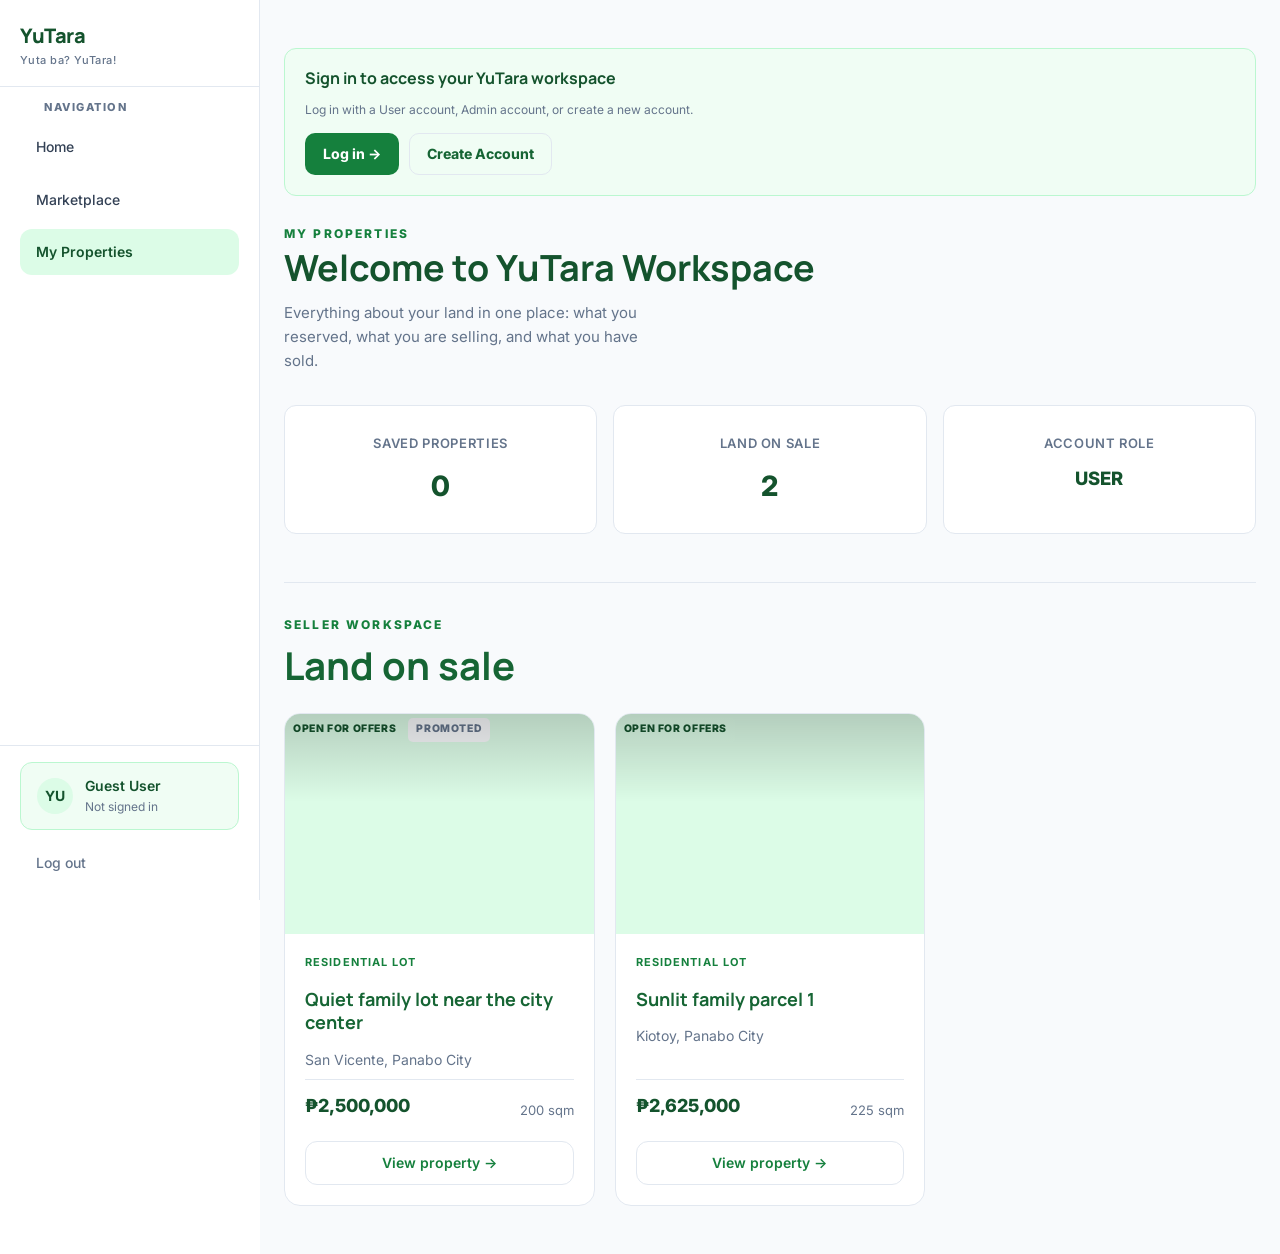
==== commit 85d4dff0: "Add Admin and User account creation, authentication, and Admin Workspace" ====
--- a/dashboard.html
+++ b/dashboard.html
@@ -11,7 +11,7 @@
   <div class="app-shell">
     <div class="sidebar-shell">
 
-      <!-- Exact Sidebar Navigation (SidebarNav.tsx) -->
+      <!-- Exact Sidebar Navigation -->
       <aside class="sidebar-holder">
         <div class="sidebar-content">
           <div class="sidebar-brand">
@@ -42,6 +42,11 @@
                     <span class="sidebar-item-label">My Properties</span>
                   </button>
                 </li>
+                <li id="sidebar-admin-link-item" style="display: none;">
+                  <button class="sidebar-item" onclick="window.location.href='admin.html'">
+                    <span class="sidebar-item-label">Admin Workspace</span>
+                  </button>
+                </li>
               </ul>
             </div>
           </nav>
@@ -49,28 +54,41 @@
           <div class="sidebar-footer">
             <div class="sidebar-profile">
               <div class="sidebar-profile-avatar">
-                <span class="sidebar-profile-initials">MS</span>
+                <span id="dash-avatar-initials" class="sidebar-profile-initials">YU</span>
               </div>
               <div class="sidebar-profile-info">
-                <div class="sidebar-profile-name">Maya Santos</div>
-                <div class="sidebar-profile-role">Verified User</div>
+                <div id="dash-profile-name" class="sidebar-profile-name">Guest User</div>
+                <div id="dash-profile-role" class="sidebar-profile-role">Not signed in</div>
               </div>
             </div>
-            <button class="sidebar-logout" onclick="window.location.href='index.html'">
+            <button class="sidebar-logout" onclick="logoutSession()">
               Log out
             </button>
           </div>
         </div>
       </aside>
 
-      <!-- Main Workspace Area (DashboardPage) -->
+      <!-- Main Workspace Area -->
       <main class="app-main">
         <div class="container" style="padding-top: 2rem; padding-bottom: 3rem;">
+
+          <!-- Notice when not logged in -->
+          <div id="dash-login-prompt" class="verification-box" style="display: none; margin-bottom: 24px;">
+            <h3>Sign in to access your YuTara workspace</h3>
+            <p style="margin: 6px 0 14px;">
+              Log in with a User account, Admin account, or create a new account.
+            </p>
+            <div style="display: flex; gap: 10px; flex-wrap: wrap;">
+              <a href="login.html" class="button button-primary">Log in →</a>
+              <a href="register.html" class="button button-ghost">Create Account</a>
+            </div>
+          </div>
+
           <div class="section-heading">
             <div>
               <div class="eyebrow">My Properties</div>
-              <h1>Welcome back, Maya Santos!</h1>
-              <p class="muted">
+              <h1 id="dash-welcome-heading">Welcome back!</h1>
+              <p id="dash-welcome-sub" class="muted">
                 Everything about your land in one place: what you reserved,
                 what you are selling, and what you have sold.
               </p>
@@ -79,16 +97,16 @@
 
           <div class="stats">
             <div class="stat">
-              <span>Land reserved</span>
-              <strong>1</strong>
+              <span>Saved properties</span>
+              <strong id="dash-stat-saved">0</strong>
             </div>
             <div class="stat">
               <span>Land on sale</span>
               <strong>2</strong>
             </div>
             <div class="stat">
-              <span>Land sold</span>
-              <strong>0</strong>
+              <span>Account role</span>
+              <strong id="dash-stat-role" style="font-size: 1.15rem;">USER</strong>
             </div>
           </div>
 
